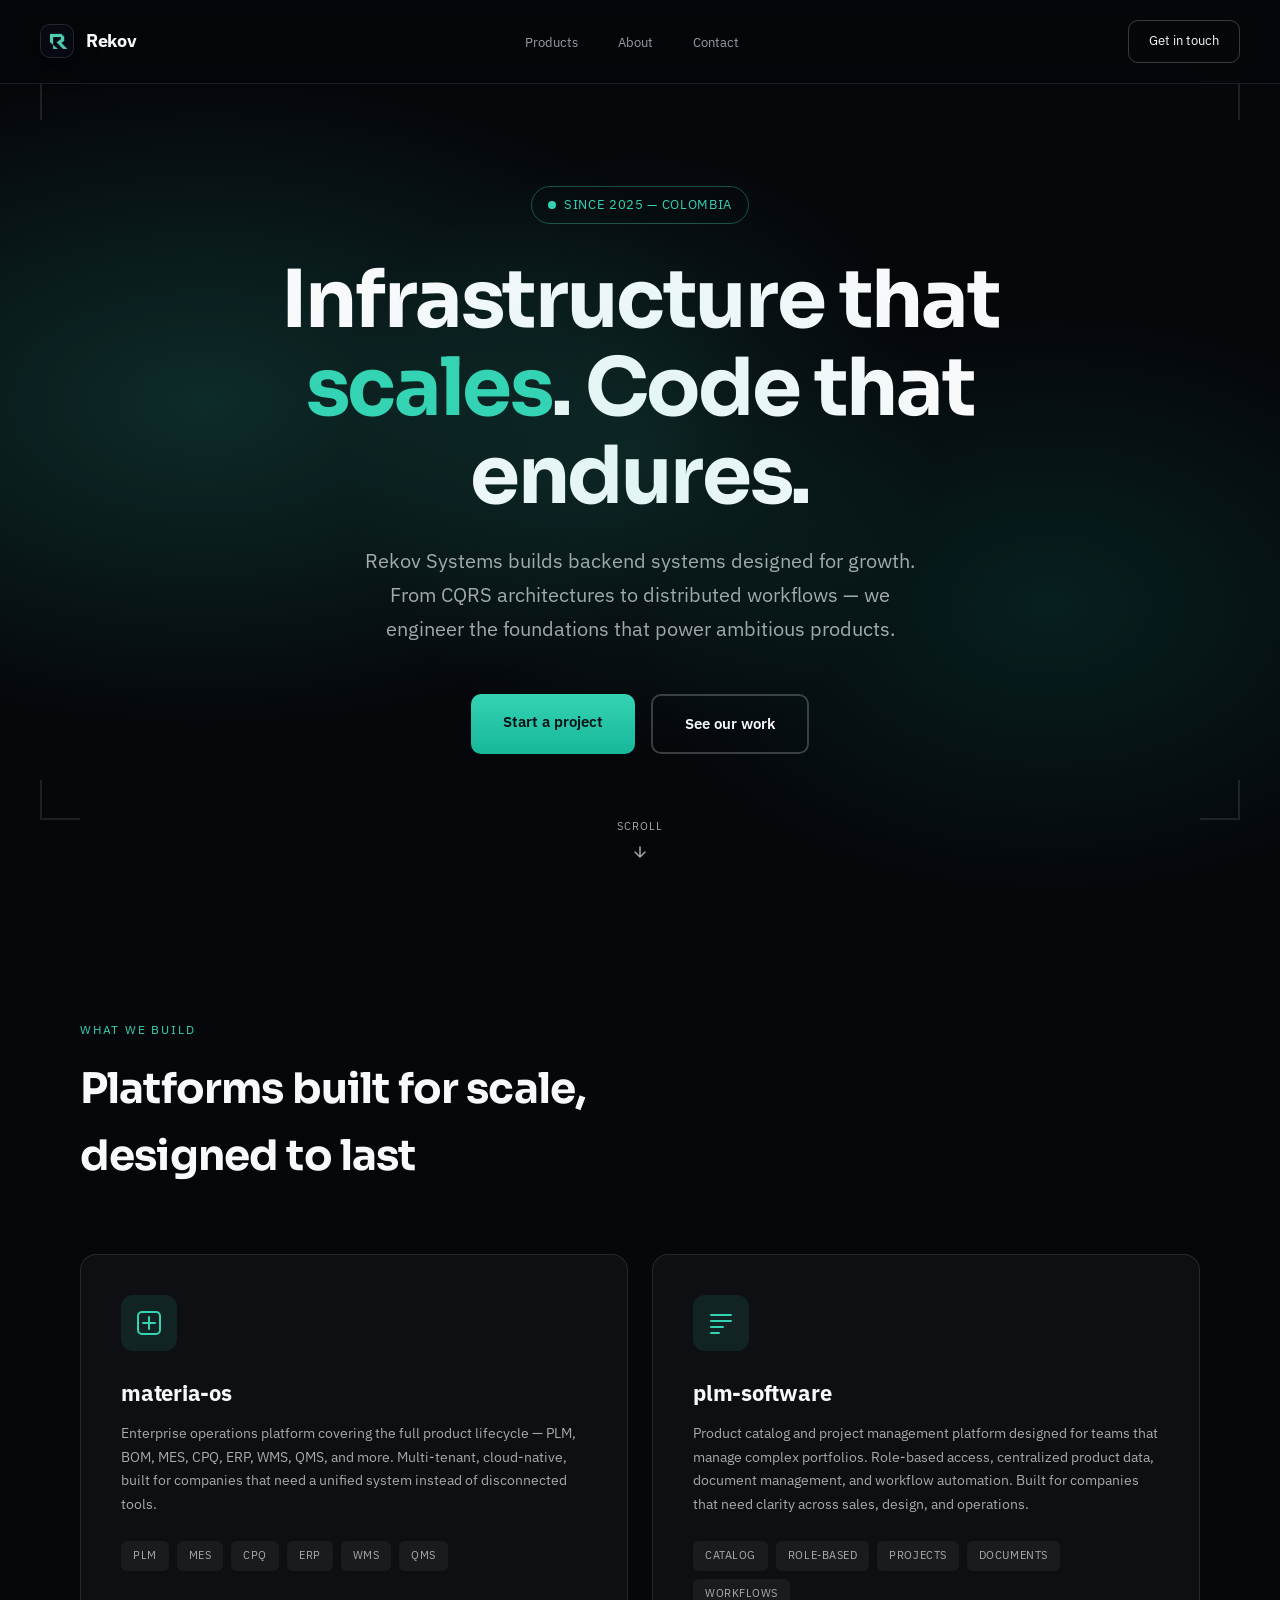
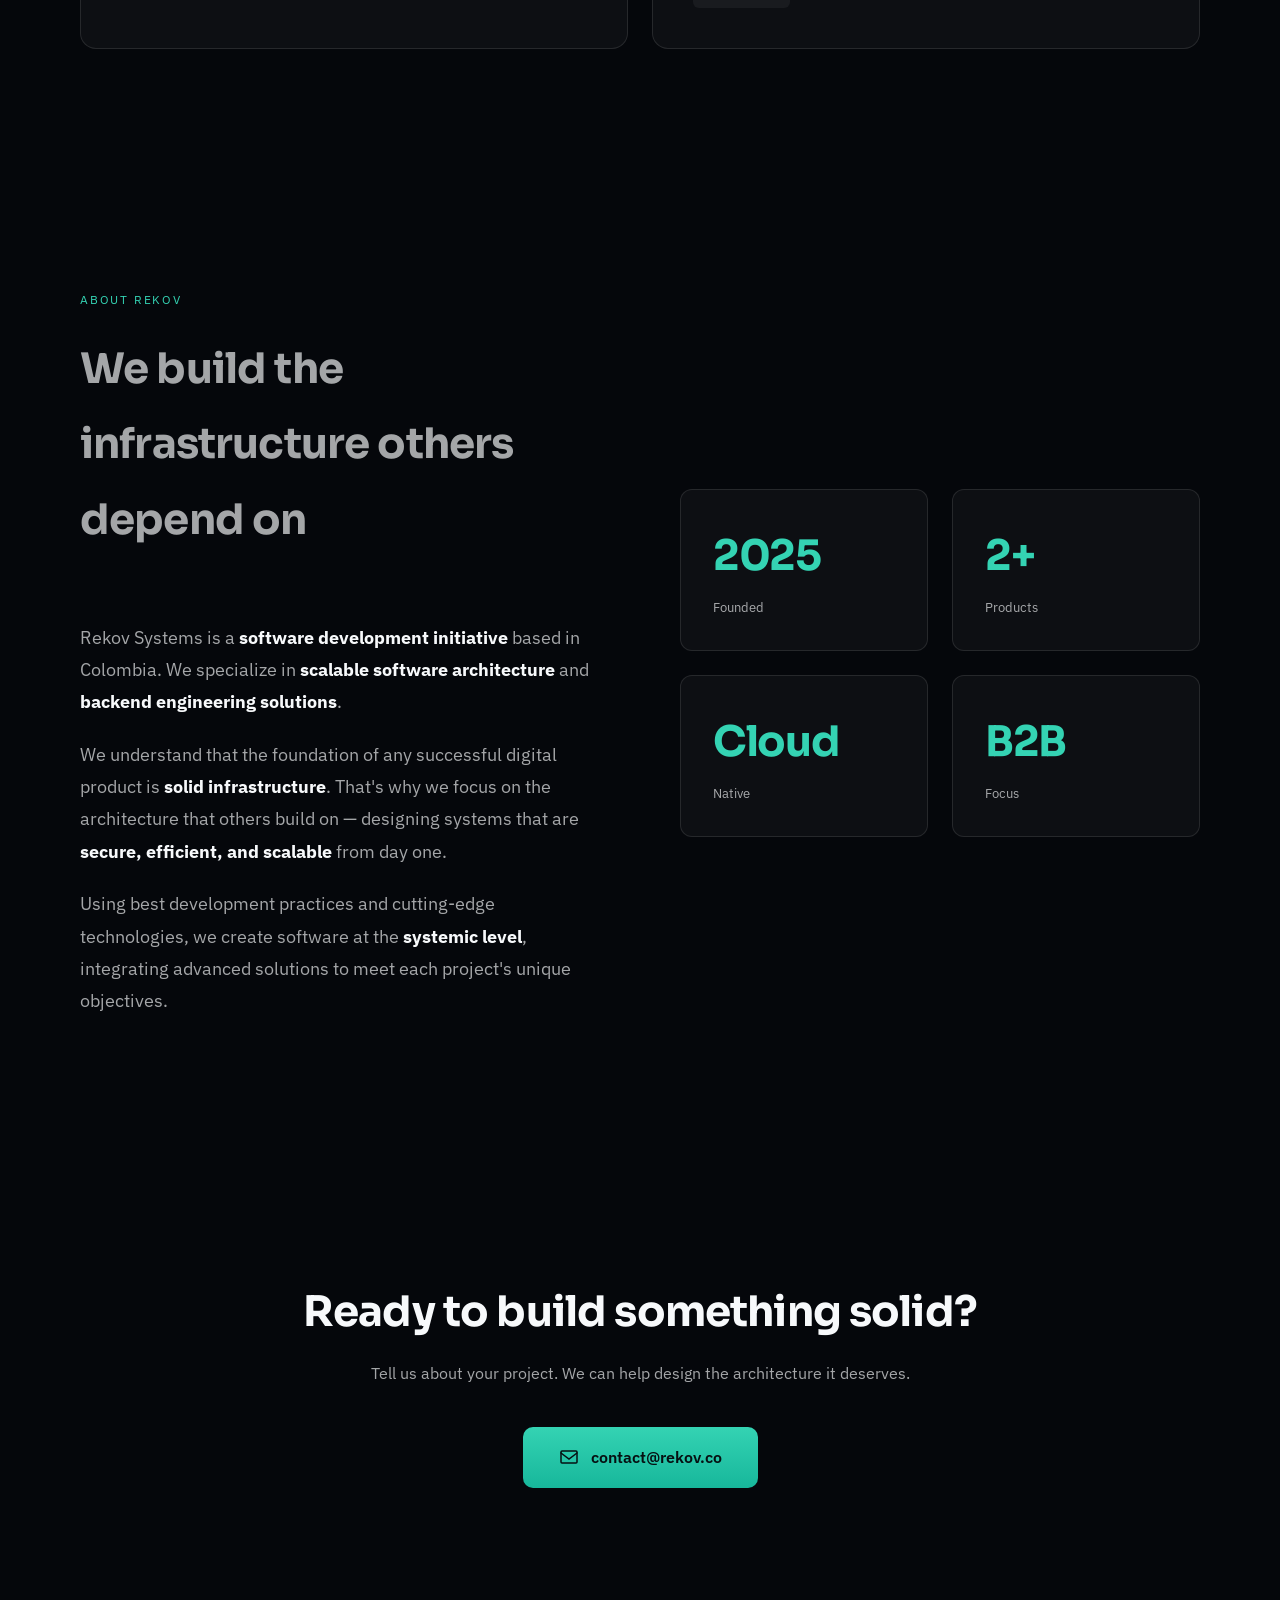
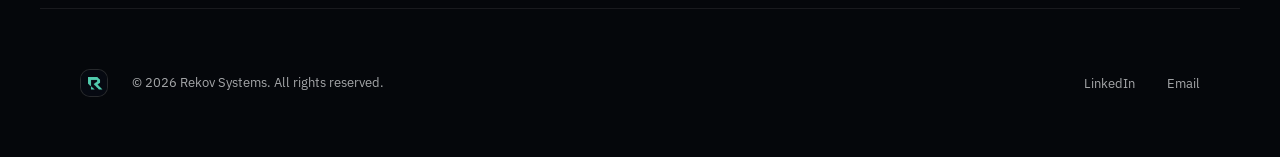
==== index.html @ 571e07eb "first commit" ====
<!DOCTYPE html>
<html lang="en">
<head>
  <meta charset="UTF-8">
  <meta name="viewport" content="width=device-width, initial-scale=1.0">
  <title>Rekov Systems — Scalable Software Architecture</title>
  <meta name="description" content="Rekov Systems builds secure, efficient, and scalable systems. Makers of materia-os and muma.">
  <link rel="icon" href="./logo.png" type="image/png">
  <link rel="apple-touch-icon" href="./logo.png">
  <style>
    @import url('https://fonts.googleapis.com/css2?family=Sora:wght@500;600;700&family=IBM+Plex+Sans:wght@400;500;600&display=swap');

    :root {
      --color-midnight-void: #05070b;
      --color-ghost-white: #f7f9fb;
      --color-muted-ash: rgba(247, 249, 251, 0.66);
      --color-accent-mint: #34d3b3;
      --color-accent-mint-2: #17b79b;
      --color-border: rgba(247, 249, 251, 0.10);
      --color-panel: rgba(247, 249, 251, 0.035);
      --font-ipm: 'Sora', system-ui, sans-serif;
      --font-body: 'IBM Plex Sans', system-ui, sans-serif;
      --text-display: clamp(48px, 8vw, 80px);
      --text-heading: clamp(28px, 4vw, 42px);
      --text-body: 16px;
      --text-small: 13px;
      --spacing-section: 120px;
      --radius-lg: 10px;
    }

    * {
      margin: 0;
      padding: 0;
      box-sizing: border-box;
    }

    ::selection {
      background: rgba(52, 211, 179, 0.35);
      color: var(--color-ghost-white);
    }

    html {
      scroll-behavior: smooth;
    }

    body {
      font-family: var(--font-body);
      background: var(--color-midnight-void);
      color: var(--color-ghost-white);
      line-height: 1.6;
      overflow-x: hidden;
      background-image:
        radial-gradient(900px 520px at 16% 12%, rgba(52, 211, 179, 0.18) 0%, rgba(52, 211, 179, 0.00) 62%),
        radial-gradient(700px 480px at 82% 18%, rgba(23, 183, 155, 0.14) 0%, rgba(23, 183, 155, 0.00) 60%);
    }

    a {
      color: inherit;
      text-decoration: none;
    }

    /* NAV */
    nav {
      position: fixed;
      top: 0;
      left: 0;
      right: 0;
      z-index: 100;
      padding: 20px 40px;
      display: flex;
      justify-content: space-between;
      align-items: center;
      background: rgba(5, 7, 11, 0.78);
      backdrop-filter: blur(12px);
      border-bottom: 1px solid var(--color-border);
    }

    .logo {
      display: flex;
      align-items: center;
      gap: 12px;
      font-weight: 700;
      font-size: 18px;
      letter-spacing: -0.02em;
    }

    .logo-mark {
      width: 34px;
      height: 34px;
      object-fit: contain;
      border-radius: 10px;
      background: rgba(247, 249, 251, 0.04);
      border: 1px solid rgba(247, 249, 251, 0.10);
      box-shadow: 0 10px 24px rgba(0, 0, 0, 0.35);
    }

    .nav-links {
      display: flex;
      gap: 40px;
      list-style: none;
    }

    .nav-links a {
      font-size: var(--text-small);
      color: rgba(247, 249, 251, 0.62);
      transition: color 0.2s;
    }

    .nav-links a:hover {
      color: var(--color-ghost-white);
    }

    .nav-cta {
      font-size: var(--text-small);
      padding: 10px 20px;
      border: 1px solid rgba(247, 249, 251, 0.22);
      border-radius: var(--radius-lg);
      color: var(--color-ghost-white);
      transition: all 0.2s;
    }

    .nav-cta:hover {
      border-color: rgba(52, 211, 179, 0.55);
      color: var(--color-accent-mint);
    }

    /* HERO */
    .hero {
      min-height: 100vh;
      display: flex;
      flex-direction: column;
      justify-content: center;
      align-items: center;
      text-align: center;
      padding: 120px 40px 80px;
      position: relative;
    }

    .hero::before {
      content: '';
      position: absolute;
      top: 50%;
      left: 50%;
      transform: translate(-50%, -50%);
      width: 600px;
      height: 600px;
      background: radial-gradient(circle, rgba(52, 211, 179, 0.12) 0%, transparent 70%);
      pointer-events: none;
    }

    .hero-badge {
      display: inline-flex;
      align-items: center;
      gap: 8px;
      padding: 8px 16px;
      border: 1px solid rgba(52, 211, 179, 0.35);
      border-radius: 100px;
      font-size: var(--text-small);
      color: var(--color-accent-mint);
      margin-bottom: 32px;
      letter-spacing: 0.05em;
      text-transform: uppercase;
    }

    .hero h1 {
      font-family: var(--font-ipm);
      font-size: var(--text-display);
      font-weight: 700;
      letter-spacing: -0.03em;
      line-height: 1.1;
      margin-bottom: 24px;
      max-width: 900px;
    }

    .hero h1 span {
      color: var(--color-accent-mint);
    }

    .hero-sub {
      font-size: clamp(16px, 2vw, 20px);
      color: var(--color-muted-ash);
      max-width: 560px;
      margin-bottom: 48px;
      line-height: 1.7;
    }

    .hero-actions {
      display: flex;
      gap: 16px;
      flex-wrap: wrap;
      justify-content: center;
    }

    .btn-primary {
      padding: 16px 32px;
      background: linear-gradient(180deg, var(--color-accent-mint) 0%, var(--color-accent-mint-2) 100%);
      color: #061012;
      border-radius: var(--radius-lg);
      font-weight: 600;
      font-size: 15px;
      border: none;
      cursor: pointer;
      transition: all 0.2s;
    }

    .btn-primary:hover {
      filter: brightness(1.05);
      transform: translateY(-2px);
    }

    .btn-outline {
      padding: 16px 32px;
      background: transparent;
      color: var(--color-ghost-white);
      border: 2px solid rgba(247, 249, 251, 0.22);
      border-radius: var(--radius-lg);
      font-weight: 600;
      font-size: 15px;
      cursor: pointer;
      transition: all 0.2s;
    }

    .btn-outline:hover {
      border-color: rgba(52, 211, 179, 0.55);
    }

    .scroll-indicator {
      position: absolute;
      bottom: 40px;
      display: flex;
      flex-direction: column;
      align-items: center;
      gap: 8px;
      color: var(--color-muted-ash);
      font-size: 11px;
      letter-spacing: 0.1em;
      text-transform: uppercase;
      animation: float 2s ease-in-out infinite;
    }

    @keyframes float {
      0%, 100% { transform: translateY(0); }
      50% { transform: translateY(8px); }
    }

    /* PRODUCTS */
    .products {
      padding: var(--spacing-section) 40px;
      max-width: 1200px;
      margin: 0 auto;
    }

    .section-label {
      font-size: 12px;
      text-transform: uppercase;
      letter-spacing: 0.15em;
      color: var(--color-accent-mint);
      margin-bottom: 16px;
    }

    .section-title {
      font-family: var(--font-ipm);
      font-size: var(--text-heading);
      font-weight: 700;
      letter-spacing: -0.02em;
      margin-bottom: 64px;
      max-width: 600px;
    }

    .products-grid {
      display: grid;
      grid-template-columns: repeat(auto-fit, minmax(340px, 1fr));
      gap: 24px;
    }

    .product-card {
      padding: 40px;
      border: 1px solid var(--color-border);
      border-radius: 16px;
      background: var(--color-panel);
      transition: all 0.3s;
      position: relative;
      overflow: hidden;
    }

    .product-card::before {
      content: '';
      position: absolute;
      top: 0;
      left: 0;
      right: 0;
      height: 2px;
      background: linear-gradient(90deg, rgba(52, 211, 179, 0.95), transparent);
      opacity: 0;
      transition: opacity 0.3s;
    }

    .product-card:hover {
      border-color: rgba(52, 211, 179, 0.22);
      transform: translateY(-4px);
    }

    .product-card:hover::before {
      opacity: 1;
    }

    .product-icon {
      width: 56px;
      height: 56px;
      margin-bottom: 24px;
      background: rgba(52, 211, 179, 0.10);
      border-radius: 12px;
      display: flex;
      align-items: center;
      justify-content: center;
      color: var(--color-accent-mint);
    }

    .product-icon svg {
      width: 28px;
      height: 28px;
    }

    .product-name {
      font-size: 22px;
      font-weight: 700;
      margin-bottom: 12px;
      letter-spacing: -0.01em;
    }

    .product-desc {
      font-size: 14px;
      color: var(--color-muted-ash);
      line-height: 1.7;
      margin-bottom: 24px;
    }

    .product-tags {
      display: flex;
      flex-wrap: wrap;
      gap: 8px;
    }

    .tag {
      padding: 6px 12px;
      background: rgba(255,255,255,0.05);
      border-radius: 6px;
      font-size: 11px;
      color: var(--color-muted-ash);
      text-transform: uppercase;
      letter-spacing: 0.05em;
    }

    /* ABOUT */
    .about {
      padding: var(--spacing-section) 40px;
      max-width: 1200px;
      margin: 0 auto;
      display: grid;
      grid-template-columns: 1fr 1fr;
      gap: 80px;
      align-items: center;
    }

    @media (max-width: 768px) {
      .about {
        grid-template-columns: 1fr;
        gap: 48px;
      }
    }

    .about-text {
      font-size: clamp(16px, 2vw, 18px);
      color: var(--color-muted-ash);
      line-height: 1.8;
    }

    .about-text p {
      margin-bottom: 20px;
    }

    .about-text strong {
      color: var(--color-ghost-white);
    }

    .about-stats {
      display: grid;
      grid-template-columns: repeat(2, 1fr);
      gap: 24px;
    }

    .stat {
      padding: 32px;
      border: 1px solid var(--color-border);
      border-radius: 12px;
      background: var(--color-panel);
    }

    .stat-number {
      font-family: var(--font-ipm);
      font-size: 42px;
      font-weight: 700;
      color: var(--color-accent-mint);
      letter-spacing: -0.03em;
      margin-bottom: 8px;
    }

    .stat-label {
      font-size: 13px;
      color: var(--color-muted-ash);
    }

    /* CONTACT */
    .contact {
      padding: var(--spacing-section) 40px;
      text-align: center;
    }

    .contact h2 {
      font-family: var(--font-ipm);
      font-size: var(--text-heading);
      font-weight: 700;
      letter-spacing: -0.02em;
      margin-bottom: 16px;
    }

    .contact-sub {
      color: var(--color-muted-ash);
      margin-bottom: 40px;
      font-size: 16px;
    }

    .contact-link {
      display: inline-flex;
      align-items: center;
      gap: 12px;
      padding: 18px 36px;
      background: linear-gradient(180deg, var(--color-accent-mint) 0%, var(--color-accent-mint-2) 100%);
      color: #061012;
      border-radius: var(--radius-lg);
      font-weight: 600;
      font-size: 16px;
      transition: all 0.2s;
    }

    .contact-link:hover {
      filter: brightness(1.05);
      transform: translateY(-2px);
    }

    /* FOOTER */
    footer {
      padding: 60px 40px;
      border-top: 1px solid rgba(247, 249, 251, 0.08);
      display: flex;
      justify-content: space-between;
      align-items: center;
      flex-wrap: wrap;
      gap: 24px;
      max-width: 1200px;
      margin: 0 auto;
    }

    .footer-left {
      display: flex;
      align-items: center;
      gap: 24px;
    }

    .footer-mark {
      width: 28px;
      height: 28px;
      object-fit: contain;
      border-radius: 10px;
      background: rgba(247, 249, 251, 0.04);
      border: 1px solid rgba(247, 249, 251, 0.10);
    }

    .footer-copy {
      font-size: 13px;
      color: var(--color-muted-ash);
    }

    .footer-links {
      display: flex;
      gap: 32px;
      list-style: none;
    }

    .footer-links a {
      font-size: 13px;
      color: var(--color-muted-ash);
      transition: color 0.2s;
    }

    .footer-links a:hover {
      color: var(--color-ghost-white);
    }

    /* DECORATIVE BRACKETS */
    .bracket {
      position: absolute;
      width: 40px;
      height: 40px;
      border: 2px solid rgba(247, 249, 251, 0.10);
      pointer-events: none;
    }

    .bracket-tl { top: 80px; left: 40px; border-right: none; border-bottom: none; }
    .bracket-tr { top: 80px; right: 40px; border-left: none; border-bottom: none; }
    .bracket-bl { bottom: 80px; left: 40px; border-right: none; border-top: none; }
    .bracket-br { bottom: 80px; right: 40px; border-left: none; border-top: none; }

    @media (max-width: 768px) {
      nav { padding: 16px 20px; }
      .nav-links { display: none; }
      .hero { padding: 100px 20px 60px; }
      .products { padding: 80px 20px; }
      .products-grid { grid-template-columns: 1fr; }
      .about { padding: 80px 20px; }
      .contact { padding: 80px 20px; }
      footer { padding: 40px 20px; flex-direction: column; text-align: center; }
      .footer-left { flex-direction: column; }
      .bracket { display: none; }
    }
  </style>
</head>
<body>

  <!-- NAV -->
  <nav>
    <a href="#" class="logo">
      <img class="logo-mark" src="./logo.png" alt="Rekov logo">
      Rekov
    </a>
    <ul class="nav-links">
      <li><a href="#products">Products</a></li>
      <li><a href="#about">About</a></li>
      <li><a href="#contact">Contact</a></li>
    </ul>
    <a href="mailto:contact@rekov.co" class="nav-cta">Get in touch</a>
  </nav>

  <!-- HERO -->
  <section class="hero">
    <div class="bracket bracket-tl"></div>
    <div class="bracket bracket-tr"></div>
    <div class="bracket bracket-bl"></div>
    <div class="bracket bracket-br"></div>

    <div class="hero-badge">
      <svg width="8" height="8" viewBox="0 0 8 8"><circle cx="4" cy="4" r="4" fill="currentColor"/></svg>
      Since 2025 — Colombia
    </div>

    <h1>Infrastructure that <span>scales</span>. Code that endures.</h1>

    <p class="hero-sub">
      Rekov Systems builds backend systems designed for growth.
      From CQRS architectures to distributed workflows — we engineer the foundations that power ambitious products.
    </p>

    <div class="hero-actions">
      <a href="mailto:contact@rekov.co" class="btn-primary">Start a project</a>
      <a href="#products" class="btn-outline">See our work</a>
    </div>

    <div class="scroll-indicator">
      <span>Scroll</span>
      <svg width="16" height="16" viewBox="0 0 16 16" fill="none">
        <path d="M8 3v10M3 8l5 5 5-5" stroke="currentColor" stroke-width="1.5" stroke-linecap="round"/>
      </svg>
    </div>
  </section>

  <!-- PRODUCTS -->
  <section class="products" id="products">
    <p class="section-label">What we build</p>
    <h2 class="section-title">Platforms built for scale, designed to last</h2>

    <div class="products-grid">
      <!-- materia-os -->
      <div class="product-card">
        <div class="product-icon">
          <svg viewBox="0 0 28 28" fill="none">
            <rect x="3" y="3" width="22" height="22" rx="4" stroke="currentColor" stroke-width="2"/>
            <path d="M8 14h12M14 8v12" stroke="currentColor" stroke-width="2" stroke-linecap="round"/>
          </svg>
        </div>
        <h3 class="product-name">materia-os</h3>
        <p class="product-desc">
          Enterprise operations platform covering the full product lifecycle — PLM, BOM, MES, CPQ,
          ERP, WMS, QMS, and more. Multi-tenant, cloud-native, built for companies that need
          a unified system instead of disconnected tools.
        </p>
        <div class="product-tags">
          <span class="tag">PLM</span>
          <span class="tag">MES</span>
          <span class="tag">CPQ</span>
          <span class="tag">ERP</span>
          <span class="tag">WMS</span>
          <span class="tag">QMS</span>
        </div>
      </div>

      <!-- plm-software -->
      <div class="product-card">
        <div class="product-icon">
          <svg viewBox="0 0 28 28" fill="none">
            <path d="M4 6h20M4 12h20M4 18h12M4 24h8" stroke="currentColor" stroke-width="2" stroke-linecap="round"/>
          </svg>
        </div>
        <h3 class="product-name">plm-software</h3>
        <p class="product-desc">
          Product catalog and project management platform designed for teams that manage complex portfolios.
          Role-based access, centralized product data, document management, and workflow automation.
          Built for companies that need clarity across sales, design, and operations.
        </p>
        <div class="product-tags">
          <span class="tag">Catalog</span>
          <span class="tag">Role-based</span>
          <span class="tag">Projects</span>
          <span class="tag">Documents</span>
          <span class="tag">Workflows</span>
        </div>
      </div>
    </div>
  </section>

  <!-- ABOUT -->
  <section class="about" id="about">
    <div class="about-text">
      <p class="section-label">About Rekov</p>
      <h2 class="section-title">We build the infrastructure others depend on</h2>
      <p>
        Rekov Systems is a <strong>software development initiative</strong> based in Colombia.
        We specialize in <strong>scalable software architecture</strong> and <strong>backend engineering solutions</strong>.
      </p>
      <p>
        We understand that the foundation of any successful digital product is
        <strong>solid infrastructure</strong>. That's why we focus on the architecture that others build on —
        designing systems that are <strong>secure, efficient, and scalable</strong> from day one.
      </p>
      <p>
        Using best development practices and cutting-edge technologies, we create
        software at the <strong>systemic level</strong>, integrating advanced solutions
        to meet each project's unique objectives.
      </p>
    </div>
    <div class="about-stats">
      <div class="stat">
        <div class="stat-number">2025</div>
        <div class="stat-label">Founded</div>
      </div>
      <div class="stat">
        <div class="stat-number">2+</div>
        <div class="stat-label">Products</div>
      </div>
      <div class="stat">
        <div class="stat-number">Cloud</div>
        <div class="stat-label">Native</div>
      </div>
      <div class="stat">
        <div class="stat-number">B2B</div>
        <div class="stat-label">Focus</div>
      </div>
    </div>
  </section>

  <!-- CONTACT -->
  <section class="contact" id="contact">
    <h2>Ready to build something solid?</h2>
    <p class="contact-sub">Tell us about your project. We can help design the architecture it deserves.</p>
    <a href="mailto:contact@rekov.co" class="contact-link">
      <svg width="20" height="20" viewBox="0 0 20 20" fill="none">
        <path d="M3 4h14a1 1 0 011 1v10a1 1 0 01-1 1H3a1 1 0 01-1-1V5a1 1 0 011-1z" stroke="currentColor" stroke-width="1.5"/>
        <path d="M2 6l8 6 8-6" stroke="currentColor" stroke-width="1.5" stroke-linecap="round"/>
      </svg>
      contact@rekov.co
    </a>
  </section>

  <!-- FOOTER -->
  <footer>
    <div class="footer-left">
      <img class="footer-mark" src="./logo.png" alt="Rekov logo">
      <span class="footer-copy">© 2026 Rekov Systems. All rights reserved.</span>
    </div>
    <ul class="footer-links">
      <li><a href="https://co.linkedin.com/company/rekov-systems" target="_blank" rel="noopener">LinkedIn</a></li>
      <li><a href="mailto:contact@rekov.co">Email</a></li>
    </ul>
  </footer>

</body>
</html>
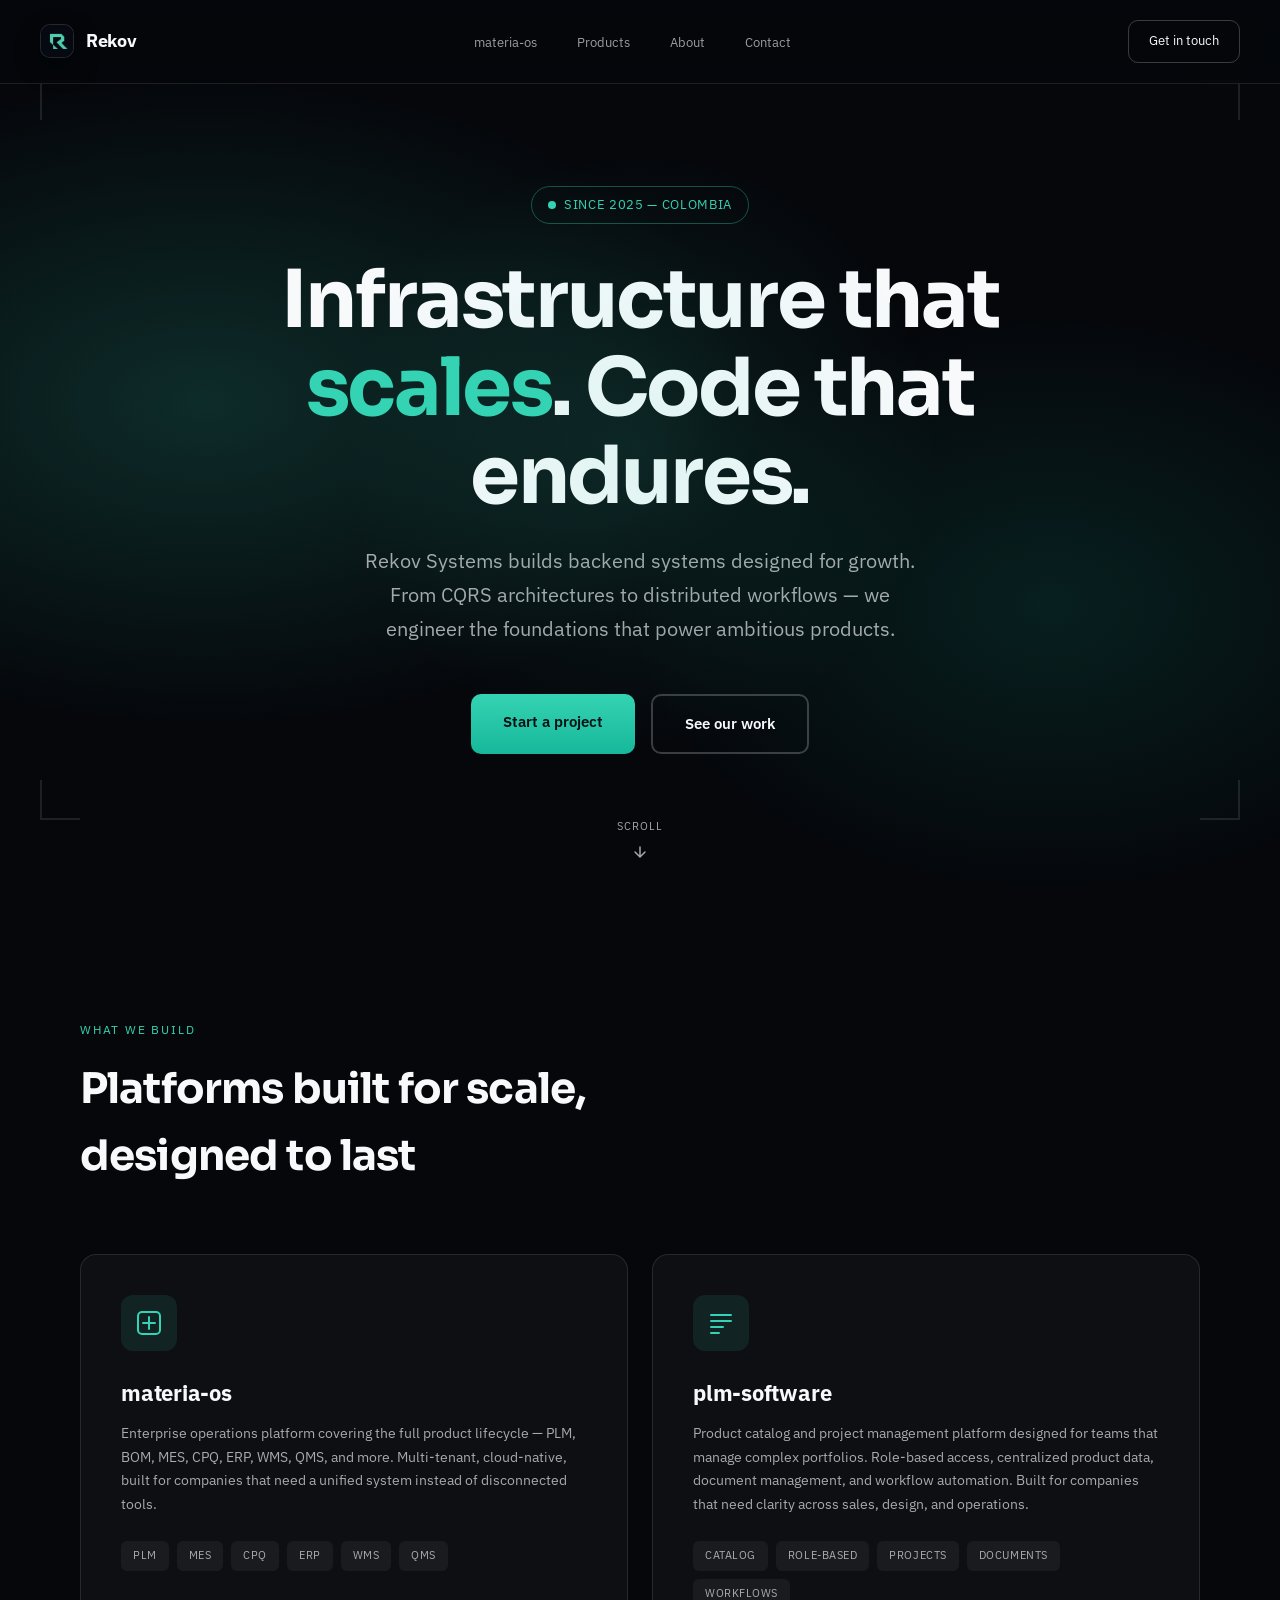
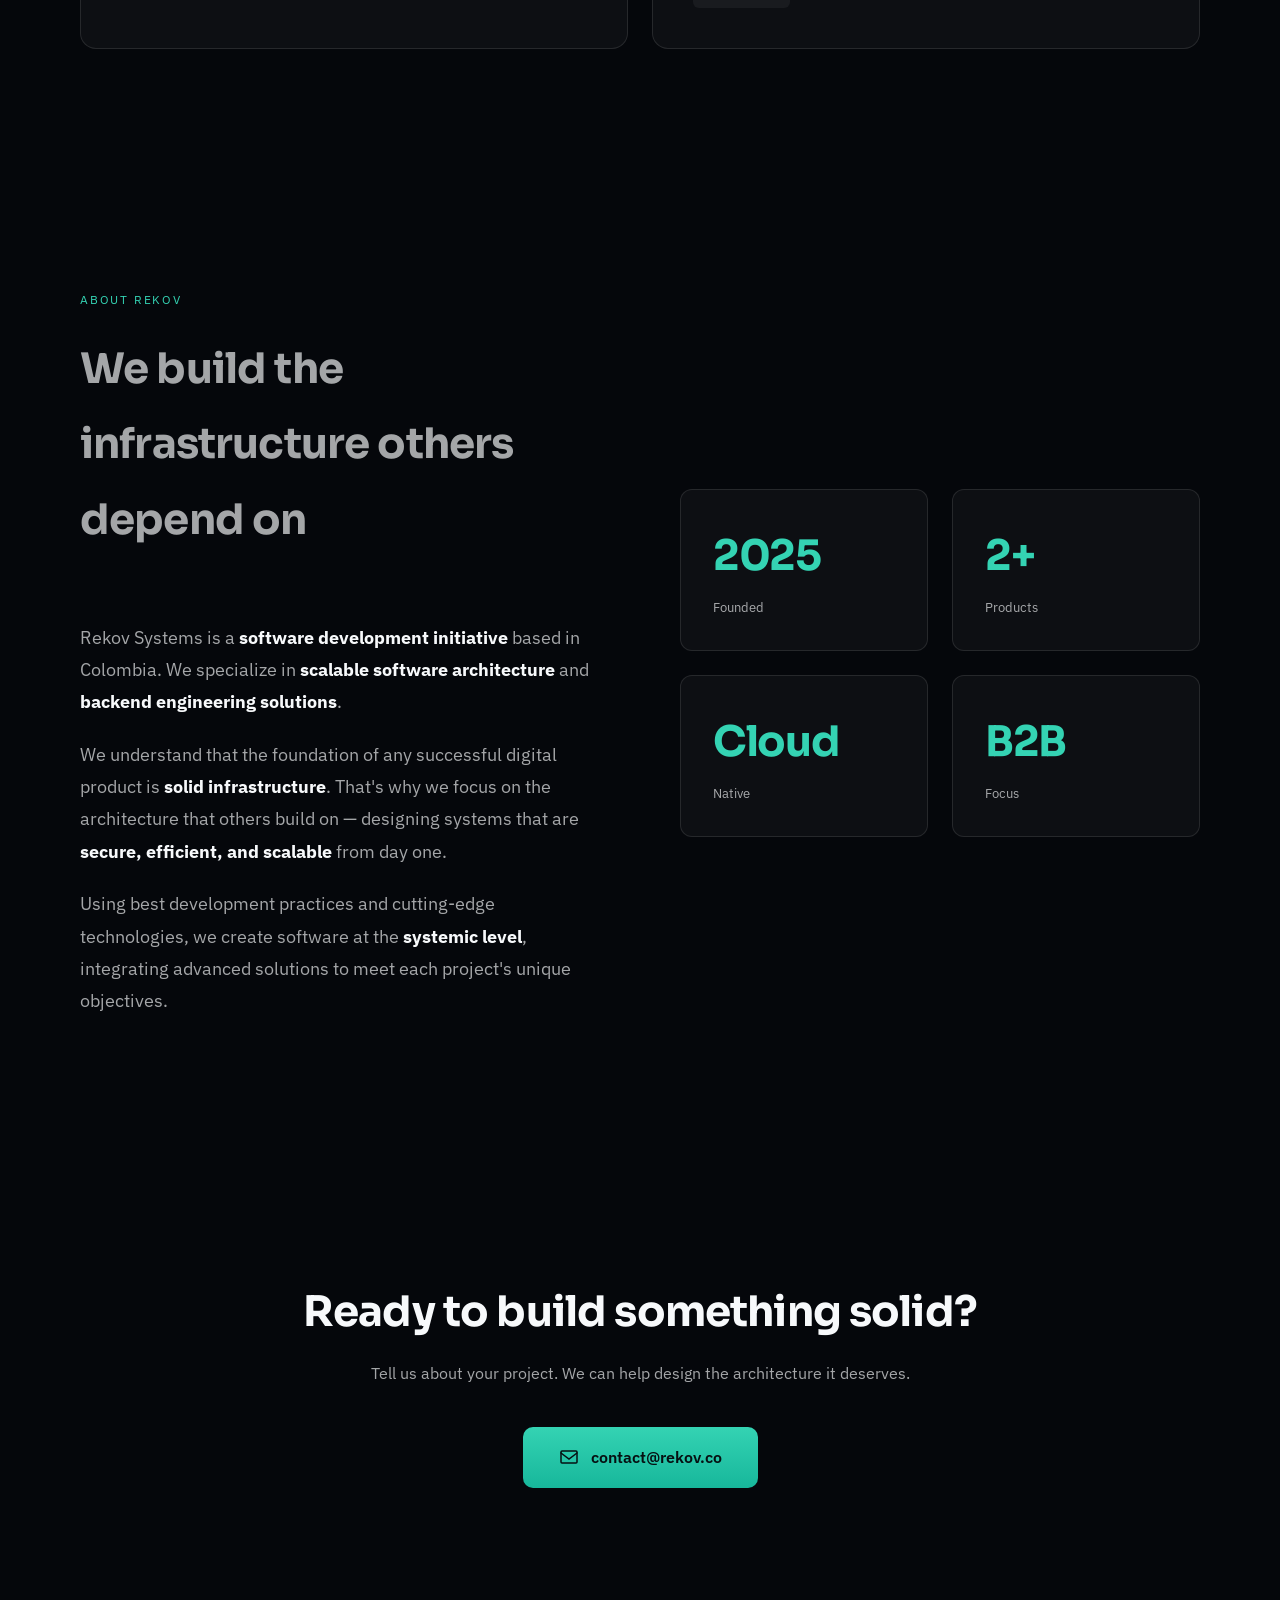
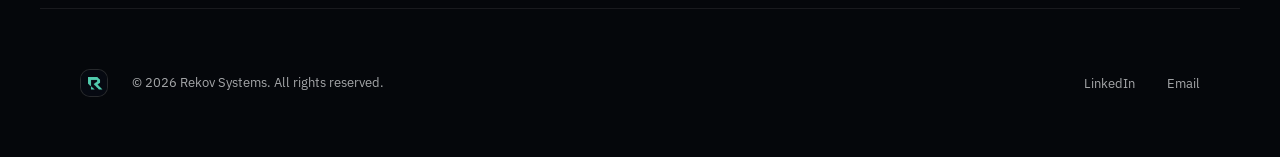
==== commit 1925333a: "feat(seo): base técnica + landing materia-os - Añade SEO básico: canonical, Open Graph/Twitter y sch" ====
--- a/index.html
+++ b/index.html
@@ -5,8 +5,25 @@
   <meta name="viewport" content="width=device-width, initial-scale=1.0">
   <title>Rekov Systems — Scalable Software Architecture</title>
   <meta name="description" content="Rekov Systems builds secure, efficient, and scalable systems. Makers of materia-os and muma.">
+  <link rel="canonical" href="https://rekov.co/">
   <link rel="icon" href="./logo.png" type="image/png">
   <link rel="apple-touch-icon" href="./logo.png">
+
+  <!-- SEO / Social -->
+  <meta name="robots" content="index,follow,max-snippet:-1,max-image-preview:large,max-video-preview:-1">
+  <meta name="theme-color" content="#05070b">
+  <meta property="og:type" content="website">
+  <meta property="og:site_name" content="Rekov Systems">
+  <meta property="og:title" content="Rekov Systems — Scalable Software Architecture">
+  <meta property="og:description" content="Arquitectura y plataformas industriales escalables: PLM, CPQ, MES y ERP. Construido con CQRS, eventos y ABAC.">
+  <meta property="og:url" content="https://rekov.co/">
+  <meta property="og:image" content="https://rekov.co/logo.png">
+
+  <meta name="twitter:card" content="summary_large_image">
+  <meta name="twitter:title" content="Rekov Systems — Scalable Software Architecture">
+  <meta name="twitter:description" content="Arquitectura y plataformas industriales escalables: PLM, CPQ, MES y ERP.">
+  <meta name="twitter:image" content="https://rekov.co/logo.png">
+
   <style>
     @import url('https://fonts.googleapis.com/css2?family=Sora:wght@500;600;700&family=IBM+Plex+Sans:wght@400;500;600&display=swap');
 
@@ -524,16 +541,33 @@
       .bracket { display: none; }
     }
   </style>
+
+  <script type="application/ld+json">
+    {
+      "@context": "https://schema.org",
+      "@type": "Organization",
+      "name": "Rekov Systems",
+      "url": "https://rekov.co/",
+      "logo": {
+        "@type": "ImageObject",
+        "url": "https://rekov.co/logo.png"
+      },
+      "sameAs": [
+        "https://co.linkedin.com/company/rekov-systems"
+      ]
+    }
+  </script>
 </head>
 <body>
 
   <!-- NAV -->
-  <nav>
+  <nav aria-label="Primary navigation">
     <a href="#" class="logo">
       <img class="logo-mark" src="./logo.png" alt="Rekov logo">
       Rekov
     </a>
     <ul class="nav-links">
+      <li><a href="materia-os.html">materia-os</a></li>
       <li><a href="#products">Products</a></li>
       <li><a href="#about">About</a></li>
       <li><a href="#contact">Contact</a></li>
@@ -541,12 +575,13 @@
     <a href="mailto:contact@rekov.co" class="nav-cta">Get in touch</a>
   </nav>
 
-  <!-- HERO -->
-  <section class="hero">
-    <div class="bracket bracket-tl"></div>
-    <div class="bracket bracket-tr"></div>
-    <div class="bracket bracket-bl"></div>
-    <div class="bracket bracket-br"></div>
+  <main>
+    <!-- HERO -->
+    <section class="hero">
+      <div class="bracket bracket-tl"></div>
+      <div class="bracket bracket-tr"></div>
+      <div class="bracket bracket-bl"></div>
+      <div class="bracket bracket-br"></div>
 
     <div class="hero-badge">
       <svg width="8" height="8" viewBox="0 0 8 8"><circle cx="4" cy="4" r="4" fill="currentColor"/></svg>
@@ -571,12 +606,12 @@
         <path d="M8 3v10M3 8l5 5 5-5" stroke="currentColor" stroke-width="1.5" stroke-linecap="round"/>
       </svg>
     </div>
-  </section>
-
-  <!-- PRODUCTS -->
-  <section class="products" id="products">
-    <p class="section-label">What we build</p>
-    <h2 class="section-title">Platforms built for scale, designed to last</h2>
+    </section>
+
+    <!-- PRODUCTS -->
+    <section class="products" id="products">
+      <p class="section-label">What we build</p>
+      <h2 class="section-title">Platforms built for scale, designed to last</h2>
 
     <div class="products-grid">
       <!-- materia-os -->
@@ -625,11 +660,11 @@
         </div>
       </div>
     </div>
-  </section>
-
-  <!-- ABOUT -->
-  <section class="about" id="about">
-    <div class="about-text">
+    </section>
+
+    <!-- ABOUT -->
+    <section class="about" id="about">
+      <div class="about-text">
       <p class="section-label">About Rekov</p>
       <h2 class="section-title">We build the infrastructure others depend on</h2>
       <p>
@@ -665,20 +700,21 @@
         <div class="stat-label">Focus</div>
       </div>
     </div>
-  </section>
-
-  <!-- CONTACT -->
-  <section class="contact" id="contact">
-    <h2>Ready to build something solid?</h2>
-    <p class="contact-sub">Tell us about your project. We can help design the architecture it deserves.</p>
-    <a href="mailto:contact@rekov.co" class="contact-link">
-      <svg width="20" height="20" viewBox="0 0 20 20" fill="none">
-        <path d="M3 4h14a1 1 0 011 1v10a1 1 0 01-1 1H3a1 1 0 01-1-1V5a1 1 0 011-1z" stroke="currentColor" stroke-width="1.5"/>
-        <path d="M2 6l8 6 8-6" stroke="currentColor" stroke-width="1.5" stroke-linecap="round"/>
-      </svg>
-      contact@rekov.co
-    </a>
-  </section>
+    </section>
+
+    <!-- CONTACT -->
+    <section class="contact" id="contact">
+      <h2>Ready to build something solid?</h2>
+      <p class="contact-sub">Tell us about your project. We can help design the architecture it deserves.</p>
+      <a href="mailto:contact@rekov.co" class="contact-link">
+        <svg width="20" height="20" viewBox="0 0 20 20" fill="none">
+          <path d="M3 4h14a1 1 0 011 1v10a1 1 0 01-1 1H3a1 1 0 01-1-1V5a1 1 0 011-1z" stroke="currentColor" stroke-width="1.5"/>
+          <path d="M2 6l8 6 8-6" stroke="currentColor" stroke-width="1.5" stroke-linecap="round"/>
+        </svg>
+        contact@rekov.co
+      </a>
+    </section>
+  </main>
 
   <!-- FOOTER -->
   <footer>
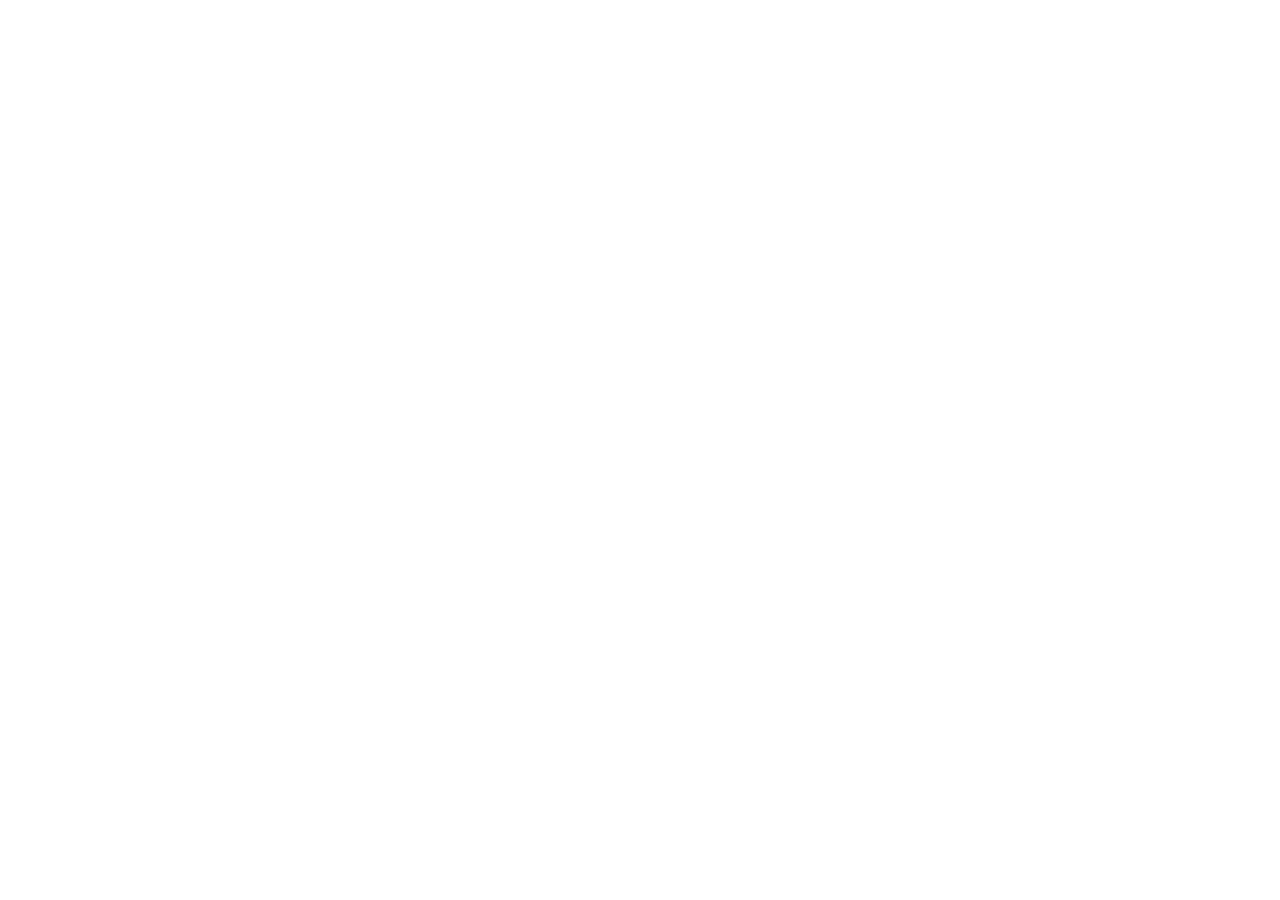
==== commit 39beb6d0: "feat(i18n): agregar páginas ES/EN con SEO y autodetección Español ahora es el idioma por defecto en " ====
--- a/index.html
+++ b/index.html
@@ -1,10 +1,10 @@
 <!DOCTYPE html>
-<html lang="en">
+<html lang="es">
 <head>
   <meta charset="UTF-8">
   <meta name="viewport" content="width=device-width, initial-scale=1.0">
-  <title>Rekov Systems — Scalable Software Architecture</title>
-  <meta name="description" content="Rekov Systems builds secure, efficient, and scalable systems. Makers of materia-os and muma.">
+  <title>Rekov Systems — Arquitectura de software escalable</title>
+  <meta name="description" content="Rekov Systems construye sistemas seguros, eficientes y escalables. Creadores de materia-os y plm-software.">
   <link rel="canonical" href="https://rekov.co/">
   <link rel="icon" href="./logo.png" type="image/png">
   <link rel="apple-touch-icon" href="./logo.png">
@@ -14,15 +14,21 @@
   <meta name="theme-color" content="#05070b">
   <meta property="og:type" content="website">
   <meta property="og:site_name" content="Rekov Systems">
-  <meta property="og:title" content="Rekov Systems — Scalable Software Architecture">
+  <meta property="og:title" content="Rekov Systems — Arquitectura de software escalable">
   <meta property="og:description" content="Arquitectura y plataformas industriales escalables: PLM, CPQ, MES y ERP. Construido con CQRS, eventos y ABAC.">
   <meta property="og:url" content="https://rekov.co/">
   <meta property="og:image" content="https://rekov.co/logo.png">
+  <meta property="og:locale" content="es_CO">
+  <meta property="og:locale:alternate" content="en_US">
 
   <meta name="twitter:card" content="summary_large_image">
-  <meta name="twitter:title" content="Rekov Systems — Scalable Software Architecture">
+  <meta name="twitter:title" content="Rekov Systems — Arquitectura de software escalable">
   <meta name="twitter:description" content="Arquitectura y plataformas industriales escalables: PLM, CPQ, MES y ERP.">
   <meta name="twitter:image" content="https://rekov.co/logo.png">
+
+  <link rel="alternate" hreflang="es" href="https://rekov.co/">
+  <link rel="alternate" hreflang="en" href="https://rekov.co/en/">
+  <link rel="alternate" hreflang="x-default" href="https://rekov.co/">
 
   <style>
     @import url('https://fonts.googleapis.com/css2?family=Sora:wght@500;600;700&family=IBM+Plex+Sans:wght@400;500;600&display=swap');
@@ -557,6 +563,23 @@
       ]
     }
   </script>
+
+  <script>
+    (() => {
+      const getPreferredLang = () => {
+        try { return localStorage.getItem('rekov_lang'); } catch { return null; }
+      };
+
+      const detectLang = () => {
+        const langs = navigator.languages?.length ? navigator.languages : [navigator.language];
+        const first = (langs?.[0] || 'es').toLowerCase();
+        return first.startsWith('en') ? 'en' : 'es';
+      };
+
+      const pref = getPreferredLang();
+      if (!pref && detectLang() === 'en') window.location.replace('https://rekov.co/en/');
+    })();
+  </script>
 </head>
 <body>
 
@@ -568,11 +591,16 @@
     </a>
     <ul class="nav-links">
       <li><a href="materia-os.html">materia-os</a></li>
-      <li><a href="#products">Products</a></li>
-      <li><a href="#about">About</a></li>
-      <li><a href="#contact">Contact</a></li>
+      <li><a href="#products">Productos</a></li>
+      <li><a href="#about">Acerca</a></li>
+      <li><a href="#contact">Contacto</a></li>
+      <li>
+        <a href="https://rekov.co/" data-lang-switch="es" aria-label="Cambiar idioma a español">ES</a>
+        <span aria-hidden="true" style="opacity:.35;padding:0 8px;">|</span>
+        <a href="https://rekov.co/en/" data-lang-switch="en" aria-label="Cambiar idioma a inglés">EN</a>
+      </li>
     </ul>
-    <a href="mailto:contact@rekov.co" class="nav-cta">Get in touch</a>
+    <a href="mailto:contact@rekov.co" class="nav-cta">Hablemos</a>
   </nav>
 
   <main>
@@ -585,23 +613,23 @@
 
     <div class="hero-badge">
       <svg width="8" height="8" viewBox="0 0 8 8"><circle cx="4" cy="4" r="4" fill="currentColor"/></svg>
-      Since 2025 — Colombia
+      Desde 2025 — Colombia
     </div>
 
-    <h1>Infrastructure that <span>scales</span>. Code that endures.</h1>
+    <h1>Infraestructura que <span>escala</span>. Código que perdura.</h1>
 
     <p class="hero-sub">
-      Rekov Systems builds backend systems designed for growth.
-      From CQRS architectures to distributed workflows — we engineer the foundations that power ambitious products.
+      Rekov Systems construye sistemas backend diseñados para crecer.
+      De arquitecturas CQRS a flujos distribuidos — diseñamos las bases que sostienen productos ambiciosos.
     </p>
 
     <div class="hero-actions">
-      <a href="mailto:contact@rekov.co" class="btn-primary">Start a project</a>
-      <a href="#products" class="btn-outline">See our work</a>
+      <a href="mailto:contact@rekov.co" class="btn-primary">Iniciar proyecto</a>
+      <a href="#products" class="btn-outline">Ver productos</a>
     </div>
 
     <div class="scroll-indicator">
-      <span>Scroll</span>
+      <span>Desliza</span>
       <svg width="16" height="16" viewBox="0 0 16 16" fill="none">
         <path d="M8 3v10M3 8l5 5 5-5" stroke="currentColor" stroke-width="1.5" stroke-linecap="round"/>
       </svg>
@@ -610,8 +638,8 @@
 
     <!-- PRODUCTS -->
     <section class="products" id="products">
-      <p class="section-label">What we build</p>
-      <h2 class="section-title">Platforms built for scale, designed to last</h2>
+      <p class="section-label">Lo que construimos</p>
+      <h2 class="section-title">Plataformas construidas para escalar, diseñadas para durar</h2>
 
     <div class="products-grid">
       <!-- materia-os -->
@@ -624,9 +652,9 @@
         </div>
         <h3 class="product-name">materia-os</h3>
         <p class="product-desc">
-          Enterprise operations platform covering the full product lifecycle — PLM, BOM, MES, CPQ,
-          ERP, WMS, QMS, and more. Multi-tenant, cloud-native, built for companies that need
-          a unified system instead of disconnected tools.
+          Plataforma de operaciones empresariales que cubre el ciclo completo del producto — PLM, BOM, MES, CPQ,
+          ERP, WMS, QMS y más. Multi-tenant, cloud-native, hecha para compañías que necesitan
+          un sistema unificado en lugar de herramientas desconectadas.
         </p>
         <div class="product-tags">
           <span class="tag">PLM</span>
@@ -647,16 +675,16 @@
         </div>
         <h3 class="product-name">plm-software</h3>
         <p class="product-desc">
-          Product catalog and project management platform designed for teams that manage complex portfolios.
-          Role-based access, centralized product data, document management, and workflow automation.
-          Built for companies that need clarity across sales, design, and operations.
+          Plataforma de catálogo de productos y gestión de proyectos para equipos que administran portafolios complejos.
+          Acceso por roles, datos centralizados, gestión documental y automatización de flujos.
+          Hecha para compañías que necesitan claridad entre ventas, diseño y operación.
         </p>
         <div class="product-tags">
-          <span class="tag">Catalog</span>
-          <span class="tag">Role-based</span>
-          <span class="tag">Projects</span>
-          <span class="tag">Documents</span>
-          <span class="tag">Workflows</span>
+          <span class="tag">Catálogo</span>
+          <span class="tag">Roles</span>
+          <span class="tag">Proyectos</span>
+          <span class="tag">Documentos</span>
+          <span class="tag">Flujos</span>
         </div>
       </div>
     </div>
@@ -665,31 +693,31 @@
     <!-- ABOUT -->
     <section class="about" id="about">
       <div class="about-text">
-      <p class="section-label">About Rekov</p>
-      <h2 class="section-title">We build the infrastructure others depend on</h2>
+      <p class="section-label">Acerca de Rekov</p>
+      <h2 class="section-title">Construimos la infraestructura de la que otros dependen</h2>
       <p>
-        Rekov Systems is a <strong>software development initiative</strong> based in Colombia.
-        We specialize in <strong>scalable software architecture</strong> and <strong>backend engineering solutions</strong>.
+        Rekov Systems es una <strong>iniciativa de desarrollo de software</strong> con base en Colombia.
+        Nos especializamos en <strong>arquitectura de software escalable</strong> y <strong>soluciones de ingeniería backend</strong>.
       </p>
       <p>
-        We understand that the foundation of any successful digital product is
-        <strong>solid infrastructure</strong>. That's why we focus on the architecture that others build on —
-        designing systems that are <strong>secure, efficient, and scalable</strong> from day one.
+        Entendemos que la base de cualquier producto digital exitoso es
+        una <strong>infraestructura sólida</strong>. Por eso nos enfocamos en la arquitectura sobre la que otros construyen —
+        diseñando sistemas <strong>seguros, eficientes y escalables</strong> desde el día uno.
       </p>
       <p>
-        Using best development practices and cutting-edge technologies, we create
-        software at the <strong>systemic level</strong>, integrating advanced solutions
-        to meet each project's unique objectives.
+        Con mejores prácticas y tecnologías de punta, construimos
+        software a <strong>nivel sistémico</strong>, integrando soluciones avanzadas
+        para cumplir los objetivos únicos de cada proyecto.
       </p>
     </div>
     <div class="about-stats">
       <div class="stat">
         <div class="stat-number">2025</div>
-        <div class="stat-label">Founded</div>
+        <div class="stat-label">Fundada</div>
       </div>
       <div class="stat">
         <div class="stat-number">2+</div>
-        <div class="stat-label">Products</div>
+        <div class="stat-label">Productos</div>
       </div>
       <div class="stat">
         <div class="stat-number">Cloud</div>
@@ -697,15 +725,15 @@
       </div>
       <div class="stat">
         <div class="stat-number">B2B</div>
-        <div class="stat-label">Focus</div>
+        <div class="stat-label">Enfoque</div>
       </div>
     </div>
     </section>
 
     <!-- CONTACT -->
     <section class="contact" id="contact">
-      <h2>Ready to build something solid?</h2>
-      <p class="contact-sub">Tell us about your project. We can help design the architecture it deserves.</p>
+      <h2>¿Listo para construir algo sólido?</h2>
+      <p class="contact-sub">Cuéntanos tu proyecto. Te ayudamos a diseñar la arquitectura que merece.</p>
       <a href="mailto:contact@rekov.co" class="contact-link">
         <svg width="20" height="20" viewBox="0 0 20 20" fill="none">
           <path d="M3 4h14a1 1 0 011 1v10a1 1 0 01-1 1H3a1 1 0 01-1-1V5a1 1 0 011-1z" stroke="currentColor" stroke-width="1.5"/>
@@ -724,9 +752,19 @@
     </div>
     <ul class="footer-links">
       <li><a href="https://co.linkedin.com/company/rekov-systems" target="_blank" rel="noopener">LinkedIn</a></li>
-      <li><a href="mailto:contact@rekov.co">Email</a></li>
+      <li><a href="mailto:contact@rekov.co">Correo</a></li>
     </ul>
   </footer>
 
+  <script>
+    (() => {
+      const setPref = (lang) => {
+        try { localStorage.setItem('rekov_lang', lang); } catch {}
+      };
+      document.querySelectorAll('[data-lang-switch]').forEach((a) => {
+        a.addEventListener('click', () => setPref(a.getAttribute('data-lang-switch')));
+      });
+    })();
+  </script>
 </body>
 </html>
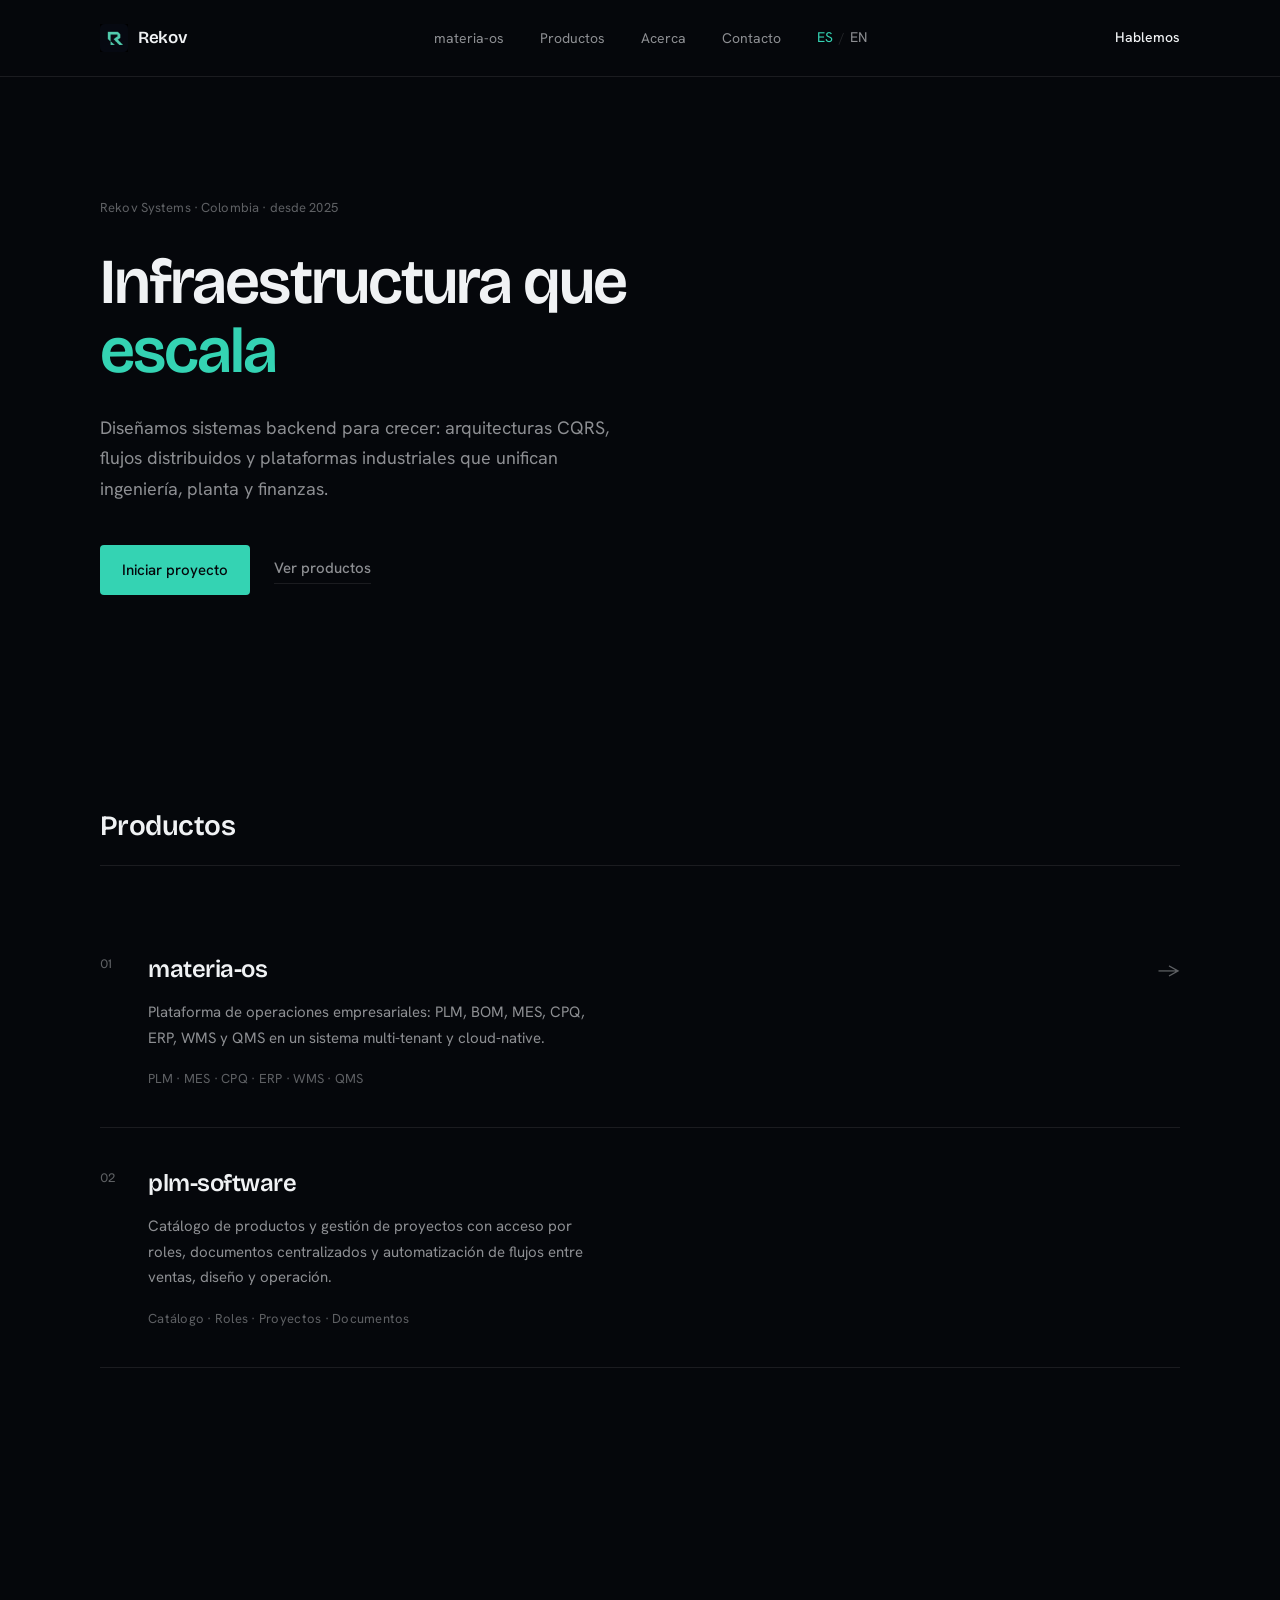
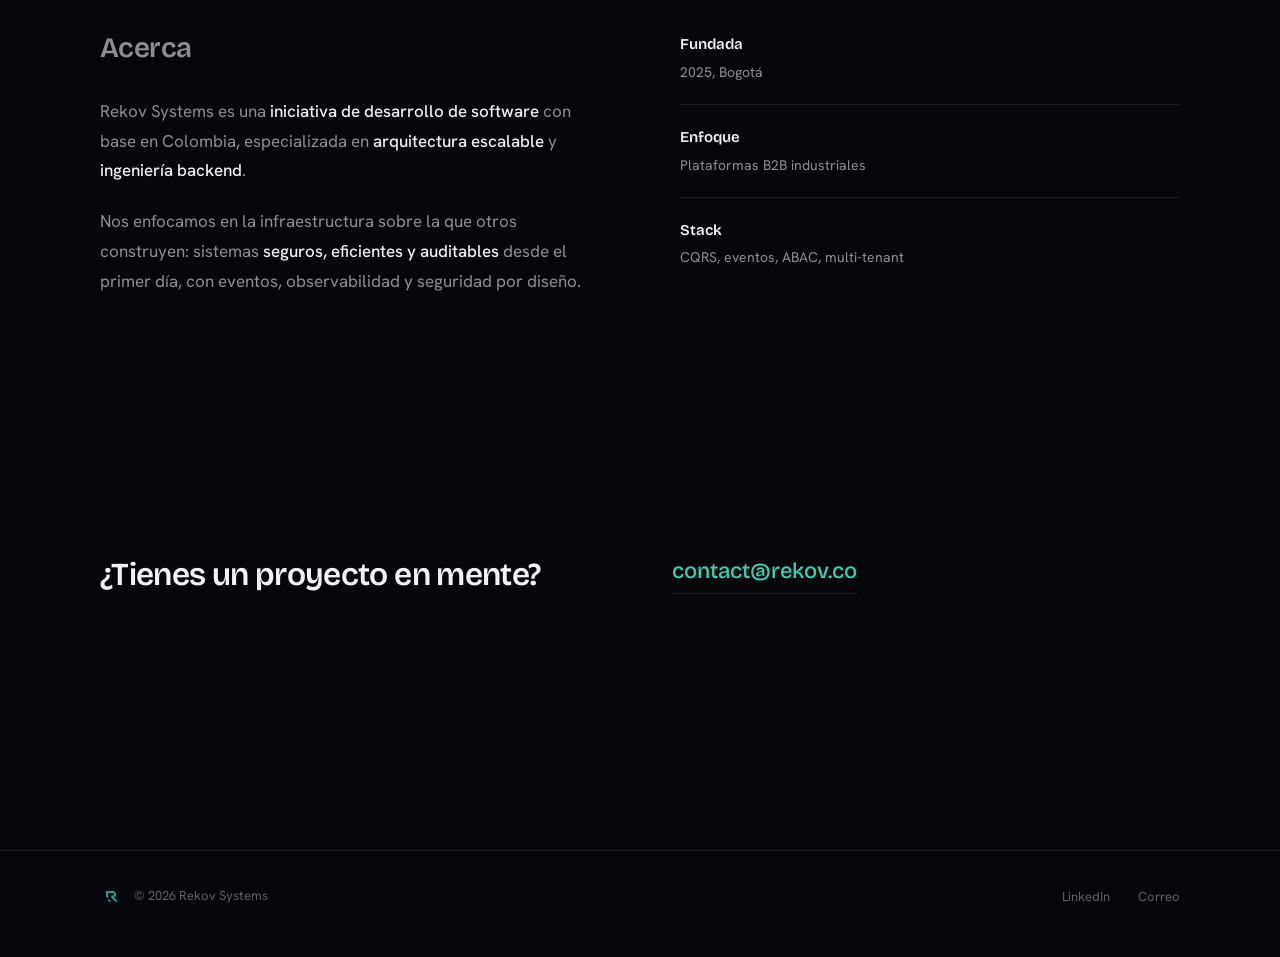
==== commit 1d95b161: "fix(seo): quitar redirects JS y rediseño minimalista del sitio" ====
--- a/index.html
+++ b/index.html
@@ -8,8 +8,8 @@
   <link rel="canonical" href="https://rekov.co/">
   <link rel="icon" href="./logo.png" type="image/png">
   <link rel="apple-touch-icon" href="./logo.png">
+  <link rel="stylesheet" href="./style.css">
 
-  <!-- SEO / Social -->
   <meta name="robots" content="index,follow,max-snippet:-1,max-image-preview:large,max-video-preview:-1">
   <meta name="theme-color" content="#05070b">
   <meta property="og:type" content="website">
@@ -30,524 +30,6 @@
   <link rel="alternate" hreflang="en" href="https://rekov.co/en/">
   <link rel="alternate" hreflang="x-default" href="https://rekov.co/">
 
-  <style>
-    @import url('https://fonts.googleapis.com/css2?family=Sora:wght@500;600;700&family=IBM+Plex+Sans:wght@400;500;600&display=swap');
-
-    :root {
-      --color-midnight-void: #05070b;
-      --color-ghost-white: #f7f9fb;
-      --color-muted-ash: rgba(247, 249, 251, 0.66);
-      --color-accent-mint: #34d3b3;
-      --color-accent-mint-2: #17b79b;
-      --color-border: rgba(247, 249, 251, 0.10);
-      --color-panel: rgba(247, 249, 251, 0.035);
-      --font-ipm: 'Sora', system-ui, sans-serif;
-      --font-body: 'IBM Plex Sans', system-ui, sans-serif;
-      --text-display: clamp(48px, 8vw, 80px);
-      --text-heading: clamp(28px, 4vw, 42px);
-      --text-body: 16px;
-      --text-small: 13px;
-      --spacing-section: 120px;
-      --radius-lg: 10px;
-    }
-
-    * {
-      margin: 0;
-      padding: 0;
-      box-sizing: border-box;
-    }
-
-    ::selection {
-      background: rgba(52, 211, 179, 0.35);
-      color: var(--color-ghost-white);
-    }
-
-    html {
-      scroll-behavior: smooth;
-    }
-
-    body {
-      font-family: var(--font-body);
-      background: var(--color-midnight-void);
-      color: var(--color-ghost-white);
-      line-height: 1.6;
-      overflow-x: hidden;
-      background-image:
-        radial-gradient(900px 520px at 16% 12%, rgba(52, 211, 179, 0.18) 0%, rgba(52, 211, 179, 0.00) 62%),
-        radial-gradient(700px 480px at 82% 18%, rgba(23, 183, 155, 0.14) 0%, rgba(23, 183, 155, 0.00) 60%);
-    }
-
-    a {
-      color: inherit;
-      text-decoration: none;
-    }
-
-    /* NAV */
-    nav {
-      position: fixed;
-      top: 0;
-      left: 0;
-      right: 0;
-      z-index: 100;
-      padding: 20px 40px;
-      display: flex;
-      justify-content: space-between;
-      align-items: center;
-      background: rgba(5, 7, 11, 0.78);
-      backdrop-filter: blur(12px);
-      border-bottom: 1px solid var(--color-border);
-    }
-
-    .logo {
-      display: flex;
-      align-items: center;
-      gap: 12px;
-      font-weight: 700;
-      font-size: 18px;
-      letter-spacing: -0.02em;
-    }
-
-    .logo-mark {
-      width: 34px;
-      height: 34px;
-      object-fit: contain;
-      border-radius: 10px;
-      background: rgba(247, 249, 251, 0.04);
-      border: 1px solid rgba(247, 249, 251, 0.10);
-      box-shadow: 0 10px 24px rgba(0, 0, 0, 0.35);
-    }
-
-    .nav-links {
-      display: flex;
-      gap: 40px;
-      list-style: none;
-    }
-
-    .nav-links a {
-      font-size: var(--text-small);
-      color: rgba(247, 249, 251, 0.62);
-      transition: color 0.2s;
-    }
-
-    .nav-links a:hover {
-      color: var(--color-ghost-white);
-    }
-
-    .nav-cta {
-      font-size: var(--text-small);
-      padding: 10px 20px;
-      border: 1px solid rgba(247, 249, 251, 0.22);
-      border-radius: var(--radius-lg);
-      color: var(--color-ghost-white);
-      transition: all 0.2s;
-    }
-
-    .nav-cta:hover {
-      border-color: rgba(52, 211, 179, 0.55);
-      color: var(--color-accent-mint);
-    }
-
-    /* HERO */
-    .hero {
-      min-height: 100vh;
-      display: flex;
-      flex-direction: column;
-      justify-content: center;
-      align-items: center;
-      text-align: center;
-      padding: 120px 40px 80px;
-      position: relative;
-    }
-
-    .hero::before {
-      content: '';
-      position: absolute;
-      top: 50%;
-      left: 50%;
-      transform: translate(-50%, -50%);
-      width: 600px;
-      height: 600px;
-      background: radial-gradient(circle, rgba(52, 211, 179, 0.12) 0%, transparent 70%);
-      pointer-events: none;
-    }
-
-    .hero-badge {
-      display: inline-flex;
-      align-items: center;
-      gap: 8px;
-      padding: 8px 16px;
-      border: 1px solid rgba(52, 211, 179, 0.35);
-      border-radius: 100px;
-      font-size: var(--text-small);
-      color: var(--color-accent-mint);
-      margin-bottom: 32px;
-      letter-spacing: 0.05em;
-      text-transform: uppercase;
-    }
-
-    .hero h1 {
-      font-family: var(--font-ipm);
-      font-size: var(--text-display);
-      font-weight: 700;
-      letter-spacing: -0.03em;
-      line-height: 1.1;
-      margin-bottom: 24px;
-      max-width: 900px;
-    }
-
-    .hero h1 span {
-      color: var(--color-accent-mint);
-    }
-
-    .hero-sub {
-      font-size: clamp(16px, 2vw, 20px);
-      color: var(--color-muted-ash);
-      max-width: 560px;
-      margin-bottom: 48px;
-      line-height: 1.7;
-    }
-
-    .hero-actions {
-      display: flex;
-      gap: 16px;
-      flex-wrap: wrap;
-      justify-content: center;
-    }
-
-    .btn-primary {
-      padding: 16px 32px;
-      background: linear-gradient(180deg, var(--color-accent-mint) 0%, var(--color-accent-mint-2) 100%);
-      color: #061012;
-      border-radius: var(--radius-lg);
-      font-weight: 600;
-      font-size: 15px;
-      border: none;
-      cursor: pointer;
-      transition: all 0.2s;
-    }
-
-    .btn-primary:hover {
-      filter: brightness(1.05);
-      transform: translateY(-2px);
-    }
-
-    .btn-outline {
-      padding: 16px 32px;
-      background: transparent;
-      color: var(--color-ghost-white);
-      border: 2px solid rgba(247, 249, 251, 0.22);
-      border-radius: var(--radius-lg);
-      font-weight: 600;
-      font-size: 15px;
-      cursor: pointer;
-      transition: all 0.2s;
-    }
-
-    .btn-outline:hover {
-      border-color: rgba(52, 211, 179, 0.55);
-    }
-
-    .scroll-indicator {
-      position: absolute;
-      bottom: 40px;
-      display: flex;
-      flex-direction: column;
-      align-items: center;
-      gap: 8px;
-      color: var(--color-muted-ash);
-      font-size: 11px;
-      letter-spacing: 0.1em;
-      text-transform: uppercase;
-      animation: float 2s ease-in-out infinite;
-    }
-
-    @keyframes float {
-      0%, 100% { transform: translateY(0); }
-      50% { transform: translateY(8px); }
-    }
-
-    /* PRODUCTS */
-    .products {
-      padding: var(--spacing-section) 40px;
-      max-width: 1200px;
-      margin: 0 auto;
-    }
-
-    .section-label {
-      font-size: 12px;
-      text-transform: uppercase;
-      letter-spacing: 0.15em;
-      color: var(--color-accent-mint);
-      margin-bottom: 16px;
-    }
-
-    .section-title {
-      font-family: var(--font-ipm);
-      font-size: var(--text-heading);
-      font-weight: 700;
-      letter-spacing: -0.02em;
-      margin-bottom: 64px;
-      max-width: 600px;
-    }
-
-    .products-grid {
-      display: grid;
-      grid-template-columns: repeat(auto-fit, minmax(340px, 1fr));
-      gap: 24px;
-    }
-
-    .product-card {
-      padding: 40px;
-      border: 1px solid var(--color-border);
-      border-radius: 16px;
-      background: var(--color-panel);
-      transition: all 0.3s;
-      position: relative;
-      overflow: hidden;
-    }
-
-    .product-card::before {
-      content: '';
-      position: absolute;
-      top: 0;
-      left: 0;
-      right: 0;
-      height: 2px;
-      background: linear-gradient(90deg, rgba(52, 211, 179, 0.95), transparent);
-      opacity: 0;
-      transition: opacity 0.3s;
-    }
-
-    .product-card:hover {
-      border-color: rgba(52, 211, 179, 0.22);
-      transform: translateY(-4px);
-    }
-
-    .product-card:hover::before {
-      opacity: 1;
-    }
-
-    .product-icon {
-      width: 56px;
-      height: 56px;
-      margin-bottom: 24px;
-      background: rgba(52, 211, 179, 0.10);
-      border-radius: 12px;
-      display: flex;
-      align-items: center;
-      justify-content: center;
-      color: var(--color-accent-mint);
-    }
-
-    .product-icon svg {
-      width: 28px;
-      height: 28px;
-    }
-
-    .product-name {
-      font-size: 22px;
-      font-weight: 700;
-      margin-bottom: 12px;
-      letter-spacing: -0.01em;
-    }
-
-    .product-desc {
-      font-size: 14px;
-      color: var(--color-muted-ash);
-      line-height: 1.7;
-      margin-bottom: 24px;
-    }
-
-    .product-tags {
-      display: flex;
-      flex-wrap: wrap;
-      gap: 8px;
-    }
-
-    .tag {
-      padding: 6px 12px;
-      background: rgba(255,255,255,0.05);
-      border-radius: 6px;
-      font-size: 11px;
-      color: var(--color-muted-ash);
-      text-transform: uppercase;
-      letter-spacing: 0.05em;
-    }
-
-    /* ABOUT */
-    .about {
-      padding: var(--spacing-section) 40px;
-      max-width: 1200px;
-      margin: 0 auto;
-      display: grid;
-      grid-template-columns: 1fr 1fr;
-      gap: 80px;
-      align-items: center;
-    }
-
-    @media (max-width: 768px) {
-      .about {
-        grid-template-columns: 1fr;
-        gap: 48px;
-      }
-    }
-
-    .about-text {
-      font-size: clamp(16px, 2vw, 18px);
-      color: var(--color-muted-ash);
-      line-height: 1.8;
-    }
-
-    .about-text p {
-      margin-bottom: 20px;
-    }
-
-    .about-text strong {
-      color: var(--color-ghost-white);
-    }
-
-    .about-stats {
-      display: grid;
-      grid-template-columns: repeat(2, 1fr);
-      gap: 24px;
-    }
-
-    .stat {
-      padding: 32px;
-      border: 1px solid var(--color-border);
-      border-radius: 12px;
-      background: var(--color-panel);
-    }
-
-    .stat-number {
-      font-family: var(--font-ipm);
-      font-size: 42px;
-      font-weight: 700;
-      color: var(--color-accent-mint);
-      letter-spacing: -0.03em;
-      margin-bottom: 8px;
-    }
-
-    .stat-label {
-      font-size: 13px;
-      color: var(--color-muted-ash);
-    }
-
-    /* CONTACT */
-    .contact {
-      padding: var(--spacing-section) 40px;
-      text-align: center;
-    }
-
-    .contact h2 {
-      font-family: var(--font-ipm);
-      font-size: var(--text-heading);
-      font-weight: 700;
-      letter-spacing: -0.02em;
-      margin-bottom: 16px;
-    }
-
-    .contact-sub {
-      color: var(--color-muted-ash);
-      margin-bottom: 40px;
-      font-size: 16px;
-    }
-
-    .contact-link {
-      display: inline-flex;
-      align-items: center;
-      gap: 12px;
-      padding: 18px 36px;
-      background: linear-gradient(180deg, var(--color-accent-mint) 0%, var(--color-accent-mint-2) 100%);
-      color: #061012;
-      border-radius: var(--radius-lg);
-      font-weight: 600;
-      font-size: 16px;
-      transition: all 0.2s;
-    }
-
-    .contact-link:hover {
-      filter: brightness(1.05);
-      transform: translateY(-2px);
-    }
-
-    /* FOOTER */
-    footer {
-      padding: 60px 40px;
-      border-top: 1px solid rgba(247, 249, 251, 0.08);
-      display: flex;
-      justify-content: space-between;
-      align-items: center;
-      flex-wrap: wrap;
-      gap: 24px;
-      max-width: 1200px;
-      margin: 0 auto;
-    }
-
-    .footer-left {
-      display: flex;
-      align-items: center;
-      gap: 24px;
-    }
-
-    .footer-mark {
-      width: 28px;
-      height: 28px;
-      object-fit: contain;
-      border-radius: 10px;
-      background: rgba(247, 249, 251, 0.04);
-      border: 1px solid rgba(247, 249, 251, 0.10);
-    }
-
-    .footer-copy {
-      font-size: 13px;
-      color: var(--color-muted-ash);
-    }
-
-    .footer-links {
-      display: flex;
-      gap: 32px;
-      list-style: none;
-    }
-
-    .footer-links a {
-      font-size: 13px;
-      color: var(--color-muted-ash);
-      transition: color 0.2s;
-    }
-
-    .footer-links a:hover {
-      color: var(--color-ghost-white);
-    }
-
-    /* DECORATIVE BRACKETS */
-    .bracket {
-      position: absolute;
-      width: 40px;
-      height: 40px;
-      border: 2px solid rgba(247, 249, 251, 0.10);
-      pointer-events: none;
-    }
-
-    .bracket-tl { top: 80px; left: 40px; border-right: none; border-bottom: none; }
-    .bracket-tr { top: 80px; right: 40px; border-left: none; border-bottom: none; }
-    .bracket-bl { bottom: 80px; left: 40px; border-right: none; border-top: none; }
-    .bracket-br { bottom: 80px; right: 40px; border-left: none; border-top: none; }
-
-    @media (max-width: 768px) {
-      nav { padding: 16px 20px; }
-      .nav-links { display: none; }
-      .hero { padding: 100px 20px 60px; }
-      .products { padding: 80px 20px; }
-      .products-grid { grid-template-columns: 1fr; }
-      .about { padding: 80px 20px; }
-      .contact { padding: 80px 20px; }
-      footer { padding: 40px 20px; flex-direction: column; text-align: center; }
-      .footer-left { flex-direction: column; }
-      .bracket { display: none; }
-    }
-  </style>
-
   <script type="application/ld+json">
     {
       "@context": "https://schema.org",
@@ -563,208 +45,132 @@
       ]
     }
   </script>
-
-  <script>
-    (() => {
-      const getPreferredLang = () => {
-        try { return localStorage.getItem('rekov_lang'); } catch { return null; }
-      };
-
-      const detectLang = () => {
-        const langs = navigator.languages?.length ? navigator.languages : [navigator.language];
-        const first = (langs?.[0] || 'es').toLowerCase();
-        return first.startsWith('en') ? 'en' : 'es';
-      };
-
-      const pref = getPreferredLang();
-      if (!pref && detectLang() === 'en') window.location.replace('https://rekov.co/en/');
-    })();
-  </script>
 </head>
 <body>
 
-  <!-- NAV -->
-  <nav aria-label="Primary navigation">
-    <a href="#" class="logo">
-      <img class="logo-mark" src="./logo.png" alt="Rekov logo">
-      Rekov
-    </a>
-    <ul class="nav-links">
-      <li><a href="materia-os.html">materia-os</a></li>
-      <li><a href="#products">Productos</a></li>
-      <li><a href="#about">Acerca</a></li>
-      <li><a href="#contact">Contacto</a></li>
-      <li>
-        <a href="https://rekov.co/" data-lang-switch="es" aria-label="Cambiar idioma a español">ES</a>
-        <span aria-hidden="true" style="opacity:.35;padding:0 8px;">|</span>
-        <a href="https://rekov.co/en/" data-lang-switch="en" aria-label="Cambiar idioma a inglés">EN</a>
-      </li>
-    </ul>
-    <a href="mailto:contact@rekov.co" class="nav-cta">Hablemos</a>
+  <nav aria-label="Navegación principal">
+    <div class="shell nav-inner">
+      <a href="/" class="logo">
+        <img class="logo-mark" src="./logo.png" alt="">
+        Rekov
+      </a>
+      <ul class="nav-links">
+        <li><a href="materia-os.html">materia-os</a></li>
+        <li><a href="#products">Productos</a></li>
+        <li><a href="#about">Acerca</a></li>
+        <li><a href="#contact">Contacto</a></li>
+        <li class="lang-switch">
+          <a href="https://rekov.co/" aria-current="true">ES</a>
+          <span class="sep" aria-hidden="true">/</span>
+          <a href="https://rekov.co/en/">EN</a>
+        </li>
+      </ul>
+      <a href="mailto:contact@rekov.co" class="nav-cta">Hablemos</a>
+    </div>
   </nav>
 
   <main>
-    <!-- HERO -->
-    <section class="hero">
-      <div class="bracket bracket-tl"></div>
-      <div class="bracket bracket-tr"></div>
-      <div class="bracket bracket-bl"></div>
-      <div class="bracket bracket-br"></div>
+    <header class="hero">
+      <div class="shell">
+        <p class="hero-kicker">Rekov Systems · Colombia · desde 2025</p>
+        <h1>Infraestructura que <em>escala</em></h1>
+        <p class="hero-lead">
+          Diseñamos sistemas backend para crecer: arquitecturas CQRS, flujos distribuidos
+          y plataformas industriales que unifican ingeniería, planta y finanzas.
+        </p>
+        <div class="hero-actions">
+          <a href="mailto:contact@rekov.co" class="btn btn-primary">Iniciar proyecto</a>
+          <a href="#products" class="btn btn-text">Ver productos</a>
+        </div>
+      </div>
+    </header>
 
-    <div class="hero-badge">
-      <svg width="8" height="8" viewBox="0 0 8 8"><circle cx="4" cy="4" r="4" fill="currentColor"/></svg>
-      Desde 2025 — Colombia
-    </div>
-
-    <h1>Infraestructura que <span>escala</span>. Código que perdura.</h1>
-
-    <p class="hero-sub">
-      Rekov Systems construye sistemas backend diseñados para crecer.
-      De arquitecturas CQRS a flujos distribuidos — diseñamos las bases que sostienen productos ambiciosos.
-    </p>
-
-    <div class="hero-actions">
-      <a href="mailto:contact@rekov.co" class="btn-primary">Iniciar proyecto</a>
-      <a href="#products" class="btn-outline">Ver productos</a>
-    </div>
-
-    <div class="scroll-indicator">
-      <span>Desliza</span>
-      <svg width="16" height="16" viewBox="0 0 16 16" fill="none">
-        <path d="M8 3v10M3 8l5 5 5-5" stroke="currentColor" stroke-width="1.5" stroke-linecap="round"/>
-      </svg>
-    </div>
+    <section id="products">
+      <div class="shell">
+        <h2 class="section-heading">Productos</h2>
+        <ol class="work-list">
+          <li class="work-item">
+            <a href="materia-os.html" class="work-link">
+              <span class="work-index">01</span>
+              <div class="work-content">
+                <h3>materia-os</h3>
+                <p>
+                  Plataforma de operaciones empresariales: PLM, BOM, MES, CPQ, ERP, WMS y QMS
+                  en un sistema multi-tenant y cloud-native.
+                </p>
+                <span class="work-meta">PLM · MES · CPQ · ERP · WMS · QMS</span>
+              </div>
+              <span class="work-arrow" aria-hidden="true">→</span>
+            </a>
+          </li>
+          <li class="work-item">
+            <div class="work-static">
+              <span class="work-index">02</span>
+              <div class="work-content">
+                <h3>plm-software</h3>
+                <p>
+                  Catálogo de productos y gestión de proyectos con acceso por roles,
+                  documentos centralizados y automatización de flujos entre ventas, diseño y operación.
+                </p>
+                <span class="work-meta">Catálogo · Roles · Proyectos · Documentos</span>
+              </div>
+            </div>
+          </li>
+        </ol>
+      </div>
     </section>
 
-    <!-- PRODUCTS -->
-    <section class="products" id="products">
-      <p class="section-label">Lo que construimos</p>
-      <h2 class="section-title">Plataformas construidas para escalar, diseñadas para durar</h2>
-
-    <div class="products-grid">
-      <!-- materia-os -->
-      <div class="product-card">
-        <div class="product-icon">
-          <svg viewBox="0 0 28 28" fill="none">
-            <rect x="3" y="3" width="22" height="22" rx="4" stroke="currentColor" stroke-width="2"/>
-            <path d="M8 14h12M14 8v12" stroke="currentColor" stroke-width="2" stroke-linecap="round"/>
-          </svg>
+    <section id="about">
+      <div class="shell about-grid">
+        <div class="about-prose">
+          <h2 class="section-heading section-heading--plain">Acerca</h2>
+          <p>
+            Rekov Systems es una <strong>iniciativa de desarrollo de software</strong> con base en Colombia,
+            especializada en <strong>arquitectura escalable</strong> y <strong>ingeniería backend</strong>.
+          </p>
+          <p>
+            Nos enfocamos en la infraestructura sobre la que otros construyen:
+            sistemas <strong>seguros, eficientes y auditables</strong> desde el primer día,
+            con eventos, observabilidad y seguridad por diseño.
+          </p>
         </div>
-        <h3 class="product-name">materia-os</h3>
-        <p class="product-desc">
-          Plataforma de operaciones empresariales que cubre el ciclo completo del producto — PLM, BOM, MES, CPQ,
-          ERP, WMS, QMS y más. Multi-tenant, cloud-native, hecha para compañías que necesitan
-          un sistema unificado en lugar de herramientas desconectadas.
-        </p>
-        <div class="product-tags">
-          <span class="tag">PLM</span>
-          <span class="tag">MES</span>
-          <span class="tag">CPQ</span>
-          <span class="tag">ERP</span>
-          <span class="tag">WMS</span>
-          <span class="tag">QMS</span>
-        </div>
+        <dl class="about-aside">
+          <div class="about-fact">
+            <dt>Fundada</dt>
+            <dd>2025, Bogotá</dd>
+          </div>
+          <div class="about-fact">
+            <dt>Enfoque</dt>
+            <dd>Plataformas B2B industriales</dd>
+          </div>
+          <div class="about-fact">
+            <dt>Stack</dt>
+            <dd>CQRS, eventos, ABAC, multi-tenant</dd>
+          </div>
+        </dl>
       </div>
-
-      <!-- plm-software -->
-      <div class="product-card">
-        <div class="product-icon">
-          <svg viewBox="0 0 28 28" fill="none">
-            <path d="M4 6h20M4 12h20M4 18h12M4 24h8" stroke="currentColor" stroke-width="2" stroke-linecap="round"/>
-          </svg>
-        </div>
-        <h3 class="product-name">plm-software</h3>
-        <p class="product-desc">
-          Plataforma de catálogo de productos y gestión de proyectos para equipos que administran portafolios complejos.
-          Acceso por roles, datos centralizados, gestión documental y automatización de flujos.
-          Hecha para compañías que necesitan claridad entre ventas, diseño y operación.
-        </p>
-        <div class="product-tags">
-          <span class="tag">Catálogo</span>
-          <span class="tag">Roles</span>
-          <span class="tag">Proyectos</span>
-          <span class="tag">Documentos</span>
-          <span class="tag">Flujos</span>
-        </div>
-      </div>
-    </div>
     </section>
 
-    <!-- ABOUT -->
-    <section class="about" id="about">
-      <div class="about-text">
-      <p class="section-label">Acerca de Rekov</p>
-      <h2 class="section-title">Construimos la infraestructura de la que otros dependen</h2>
-      <p>
-        Rekov Systems es una <strong>iniciativa de desarrollo de software</strong> con base en Colombia.
-        Nos especializamos en <strong>arquitectura de software escalable</strong> y <strong>soluciones de ingeniería backend</strong>.
-      </p>
-      <p>
-        Entendemos que la base de cualquier producto digital exitoso es
-        una <strong>infraestructura sólida</strong>. Por eso nos enfocamos en la arquitectura sobre la que otros construyen —
-        diseñando sistemas <strong>seguros, eficientes y escalables</strong> desde el día uno.
-      </p>
-      <p>
-        Con mejores prácticas y tecnologías de punta, construimos
-        software a <strong>nivel sistémico</strong>, integrando soluciones avanzadas
-        para cumplir los objetivos únicos de cada proyecto.
-      </p>
-    </div>
-    <div class="about-stats">
-      <div class="stat">
-        <div class="stat-number">2025</div>
-        <div class="stat-label">Fundada</div>
+    <section id="contact">
+      <div class="shell contact-block">
+        <h2>¿Tienes un proyecto en mente?</h2>
+        <a href="mailto:contact@rekov.co" class="contact-email">contact@rekov.co</a>
       </div>
-      <div class="stat">
-        <div class="stat-number">2+</div>
-        <div class="stat-label">Productos</div>
-      </div>
-      <div class="stat">
-        <div class="stat-number">Cloud</div>
-        <div class="stat-label">Native</div>
-      </div>
-      <div class="stat">
-        <div class="stat-number">B2B</div>
-        <div class="stat-label">Enfoque</div>
-      </div>
-    </div>
-    </section>
-
-    <!-- CONTACT -->
-    <section class="contact" id="contact">
-      <h2>¿Listo para construir algo sólido?</h2>
-      <p class="contact-sub">Cuéntanos tu proyecto. Te ayudamos a diseñar la arquitectura que merece.</p>
-      <a href="mailto:contact@rekov.co" class="contact-link">
-        <svg width="20" height="20" viewBox="0 0 20 20" fill="none">
-          <path d="M3 4h14a1 1 0 011 1v10a1 1 0 01-1 1H3a1 1 0 01-1-1V5a1 1 0 011-1z" stroke="currentColor" stroke-width="1.5"/>
-          <path d="M2 6l8 6 8-6" stroke="currentColor" stroke-width="1.5" stroke-linecap="round"/>
-        </svg>
-        contact@rekov.co
-      </a>
     </section>
   </main>
 
-  <!-- FOOTER -->
   <footer>
-    <div class="footer-left">
-      <img class="footer-mark" src="./logo.png" alt="Rekov logo">
-      <span class="footer-copy">© 2026 Rekov Systems. All rights reserved.</span>
+    <div class="shell footer-inner">
+      <div class="footer-brand">
+        <img class="footer-mark" src="./logo.png" alt="">
+        <span>© 2026 Rekov Systems</span>
+      </div>
+      <ul class="footer-links">
+        <li><a href="https://co.linkedin.com/company/rekov-systems" target="_blank" rel="noopener">LinkedIn</a></li>
+        <li><a href="mailto:contact@rekov.co">Correo</a></li>
+      </ul>
     </div>
-    <ul class="footer-links">
-      <li><a href="https://co.linkedin.com/company/rekov-systems" target="_blank" rel="noopener">LinkedIn</a></li>
-      <li><a href="mailto:contact@rekov.co">Correo</a></li>
-    </ul>
   </footer>
 
-  <script>
-    (() => {
-      const setPref = (lang) => {
-        try { localStorage.setItem('rekov_lang', lang); } catch {}
-      };
-      document.querySelectorAll('[data-lang-switch]').forEach((a) => {
-        a.addEventListener('click', () => setPref(a.getAttribute('data-lang-switch')));
-      });
-    })();
-  </script>
 </body>
 </html>
--- a/style.css
+++ b/style.css
@@ -0,0 +1,462 @@
+@import url('https://fonts.googleapis.com/css2?family=Bricolage+Grotesque:opsz,wght@12..96,500;12..96,600;12..96,700&family=Hanken+Grotesk:wght@400;500;600&display=swap');
+
+:root {
+  --void: #05070b;
+  --surface: #0a0d12;
+  --text: #f0f2f4;
+  --text-muted: rgba(240, 242, 244, 0.58);
+  --text-faint: rgba(240, 242, 244, 0.38);
+  --accent: #34d3b3;
+  --accent-dim: rgba(52, 211, 179, 0.14);
+  --line: rgba(240, 242, 244, 0.09);
+  --font-display: 'Bricolage Grotesque', system-ui, sans-serif;
+  --font-body: 'Hanken Grotesk', system-ui, sans-serif;
+  --max: 1080px;
+  --gutter: clamp(20px, 5vw, 48px);
+  --section: clamp(72px, 12vw, 128px);
+}
+
+*,
+*::before,
+*::after {
+  margin: 0;
+  padding: 0;
+  box-sizing: border-box;
+}
+
+::selection {
+  background: var(--accent-dim);
+  color: var(--text);
+}
+
+html {
+  scroll-behavior: smooth;
+}
+
+body {
+  font-family: var(--font-body);
+  font-size: 16px;
+  line-height: 1.65;
+  color: var(--text);
+  background: var(--void);
+  -webkit-font-smoothing: antialiased;
+}
+
+a {
+  color: inherit;
+  text-decoration: none;
+}
+
+img {
+  display: block;
+  max-width: 100%;
+}
+
+/* ── Layout ── */
+
+.shell {
+  width: min(var(--max), 100% - var(--gutter) * 2);
+  margin-inline: auto;
+}
+
+/* ── Nav ── */
+
+nav {
+  position: sticky;
+  top: 0;
+  z-index: 100;
+  background: var(--void);
+  border-bottom: 1px solid var(--line);
+}
+
+.nav-inner {
+  display: flex;
+  align-items: center;
+  justify-content: space-between;
+  gap: 24px;
+  padding: 18px 0;
+}
+
+.logo {
+  display: flex;
+  align-items: center;
+  gap: 10px;
+  font-family: var(--font-display);
+  font-weight: 600;
+  font-size: 17px;
+  letter-spacing: -0.02em;
+}
+
+.logo-mark {
+  width: 28px;
+  height: 28px;
+  object-fit: contain;
+}
+
+.nav-links {
+  display: flex;
+  align-items: center;
+  gap: clamp(20px, 4vw, 36px);
+  list-style: none;
+}
+
+.nav-links a {
+  font-size: 14px;
+  color: var(--text-muted);
+  transition: color 0.15s ease-out;
+}
+
+.nav-links a:hover,
+.nav-links a[aria-current="page"] {
+  color: var(--text);
+}
+
+.lang-switch {
+  display: flex;
+  align-items: center;
+  gap: 6px;
+  font-size: 13px;
+  color: var(--text-faint);
+}
+
+.lang-switch a {
+  color: var(--text-muted);
+}
+
+.lang-switch a[aria-current="true"] {
+  color: var(--accent);
+}
+
+.lang-switch .sep {
+  opacity: 0.35;
+}
+
+.nav-cta {
+  font-size: 14px;
+  font-weight: 500;
+  color: var(--text);
+  padding: 8px 0;
+  border-bottom: 1px solid transparent;
+  transition: border-color 0.15s ease-out, color 0.15s ease-out;
+}
+
+.nav-cta:hover {
+  color: var(--accent);
+  border-bottom-color: var(--accent);
+}
+
+/* ── Hero ── */
+
+.hero {
+  padding: clamp(64px, 14vw, 120px) 0 clamp(48px, 8vw, 80px);
+}
+
+.hero-kicker {
+  font-size: 13px;
+  color: var(--text-faint);
+  margin-bottom: 28px;
+  letter-spacing: 0.01em;
+}
+
+.hero h1 {
+  font-family: var(--font-display);
+  font-size: clamp(36px, 6.5vw, 64px);
+  font-weight: 600;
+  line-height: 1.08;
+  letter-spacing: -0.03em;
+  max-width: 14ch;
+  margin-bottom: 28px;
+}
+
+.hero h1 em {
+  font-style: normal;
+  color: var(--accent);
+}
+
+.hero-lead {
+  font-size: clamp(16px, 2vw, 18px);
+  color: var(--text-muted);
+  max-width: 52ch;
+  line-height: 1.7;
+  margin-bottom: 40px;
+}
+
+.hero-actions {
+  display: flex;
+  flex-wrap: wrap;
+  align-items: center;
+  gap: 24px;
+}
+
+.btn {
+  display: inline-flex;
+  align-items: center;
+  gap: 8px;
+  font-size: 15px;
+  font-weight: 500;
+  transition: color 0.15s ease-out;
+}
+
+.btn-primary {
+  color: var(--void);
+  background: var(--accent);
+  padding: 13px 22px;
+  border-radius: 4px;
+}
+
+.btn-primary:hover {
+  background: #3de0be;
+}
+
+.btn-text {
+  color: var(--text-muted);
+  border-bottom: 1px solid var(--line);
+  padding-bottom: 2px;
+}
+
+.btn-text:hover {
+  color: var(--text);
+  border-bottom-color: var(--text-muted);
+}
+
+/* ── Sections ── */
+
+section {
+  padding-block: var(--section);
+}
+
+.section-heading {
+  font-family: var(--font-display);
+  font-size: clamp(22px, 3vw, 28px);
+  font-weight: 600;
+  letter-spacing: -0.02em;
+  margin-bottom: clamp(32px, 5vw, 48px);
+  padding-bottom: 16px;
+  border-bottom: 1px solid var(--line);
+}
+
+.section-heading--plain {
+  border: none;
+  padding: 0;
+  margin-bottom: 24px;
+}
+
+/* ── Work / product list ── */
+
+.work-list {
+  list-style: none;
+  display: flex;
+  flex-direction: column;
+}
+
+.work-item {
+  border-bottom: 1px solid var(--line);
+}
+
+.work-link {
+  display: grid;
+  grid-template-columns: auto 1fr auto;
+  gap: clamp(16px, 3vw, 32px);
+  align-items: start;
+  padding: clamp(24px, 4vw, 36px) 0;
+  transition: color 0.15s ease-out;
+}
+
+.work-link:hover .work-arrow {
+  color: var(--accent);
+  transform: translateX(4px);
+}
+
+.work-index {
+  font-family: var(--font-display);
+  font-size: 13px;
+  color: var(--text-faint);
+  padding-top: 4px;
+  min-width: 2ch;
+}
+
+.work-content h3 {
+  font-family: var(--font-display);
+  font-size: clamp(20px, 2.5vw, 24px);
+  font-weight: 600;
+  letter-spacing: -0.02em;
+  margin-bottom: 10px;
+}
+
+.work-content p {
+  font-size: 15px;
+  color: var(--text-muted);
+  max-width: 58ch;
+  line-height: 1.7;
+  margin-bottom: 14px;
+}
+
+.work-meta {
+  font-size: 13px;
+  color: var(--text-faint);
+  letter-spacing: 0.02em;
+}
+
+.work-arrow {
+  font-size: 20px;
+  color: var(--text-faint);
+  padding-top: 4px;
+  transition: color 0.15s ease-out, transform 0.15s ease-out;
+}
+
+/* Static work items (no link) */
+.work-static {
+  display: grid;
+  grid-template-columns: auto 1fr;
+  gap: clamp(16px, 3vw, 32px);
+  align-items: start;
+  padding: clamp(24px, 4vw, 36px) 0;
+}
+
+/* ── About ── */
+
+.about-grid {
+  display: grid;
+  grid-template-columns: 1fr 1fr;
+  gap: clamp(40px, 8vw, 80px);
+  align-items: start;
+}
+
+.about-prose {
+  color: var(--text-muted);
+  font-size: 17px;
+  line-height: 1.75;
+}
+
+.about-prose p + p {
+  margin-top: 1.25em;
+}
+
+.about-prose strong {
+  color: var(--text);
+  font-weight: 500;
+}
+
+.about-aside {
+  padding-top: 8px;
+}
+
+.about-fact {
+  padding: 20px 0;
+  border-top: 1px solid var(--line);
+  font-size: 14px;
+  color: var(--text-muted);
+}
+
+.about-fact:first-child {
+  border-top: none;
+  padding-top: 0;
+}
+
+.about-fact dt {
+  font-family: var(--font-display);
+  font-size: 15px;
+  font-weight: 600;
+  color: var(--text);
+  margin-bottom: 4px;
+}
+
+/* ── Contact ── */
+
+.contact-block {
+  display: grid;
+  grid-template-columns: 1fr 1fr;
+  gap: clamp(32px, 6vw, 64px);
+  align-items: end;
+}
+
+.contact-block h2 {
+  font-family: var(--font-display);
+  font-size: clamp(24px, 3.5vw, 32px);
+  font-weight: 600;
+  letter-spacing: -0.02em;
+  line-height: 1.2;
+}
+
+.contact-email {
+  font-family: var(--font-display);
+  font-size: clamp(18px, 2.5vw, 22px);
+  font-weight: 500;
+  color: var(--accent);
+  border-bottom: 1px solid var(--accent-dim);
+  padding-bottom: 4px;
+  justify-self: start;
+  transition: border-color 0.15s ease-out;
+}
+
+.contact-email:hover {
+  border-bottom-color: var(--accent);
+}
+
+/* ── Footer ── */
+
+footer {
+  border-top: 1px solid var(--line);
+  padding: 32px 0 48px;
+  margin-top: var(--section);
+}
+
+.footer-inner {
+  display: flex;
+  justify-content: space-between;
+  align-items: center;
+  flex-wrap: wrap;
+  gap: 20px;
+}
+
+.footer-brand {
+  display: flex;
+  align-items: center;
+  gap: 12px;
+  font-size: 13px;
+  color: var(--text-faint);
+}
+
+.footer-mark {
+  width: 22px;
+  height: 22px;
+  object-fit: contain;
+  opacity: 0.7;
+}
+
+.footer-links {
+  display: flex;
+  gap: 28px;
+  list-style: none;
+}
+
+.footer-links a {
+  font-size: 13px;
+  color: var(--text-faint);
+  transition: color 0.15s ease-out;
+}
+
+.footer-links a:hover {
+  color: var(--text-muted);
+}
+
+/* ── Responsive ── */
+
+@media (max-width: 768px) {
+  .nav-links {
+    display: none;
+  }
+
+  .about-grid,
+  .contact-block {
+    grid-template-columns: 1fr;
+  }
+
+  .work-link {
+    grid-template-columns: auto 1fr;
+  }
+
+  .work-arrow {
+    display: none;
+  }
+}
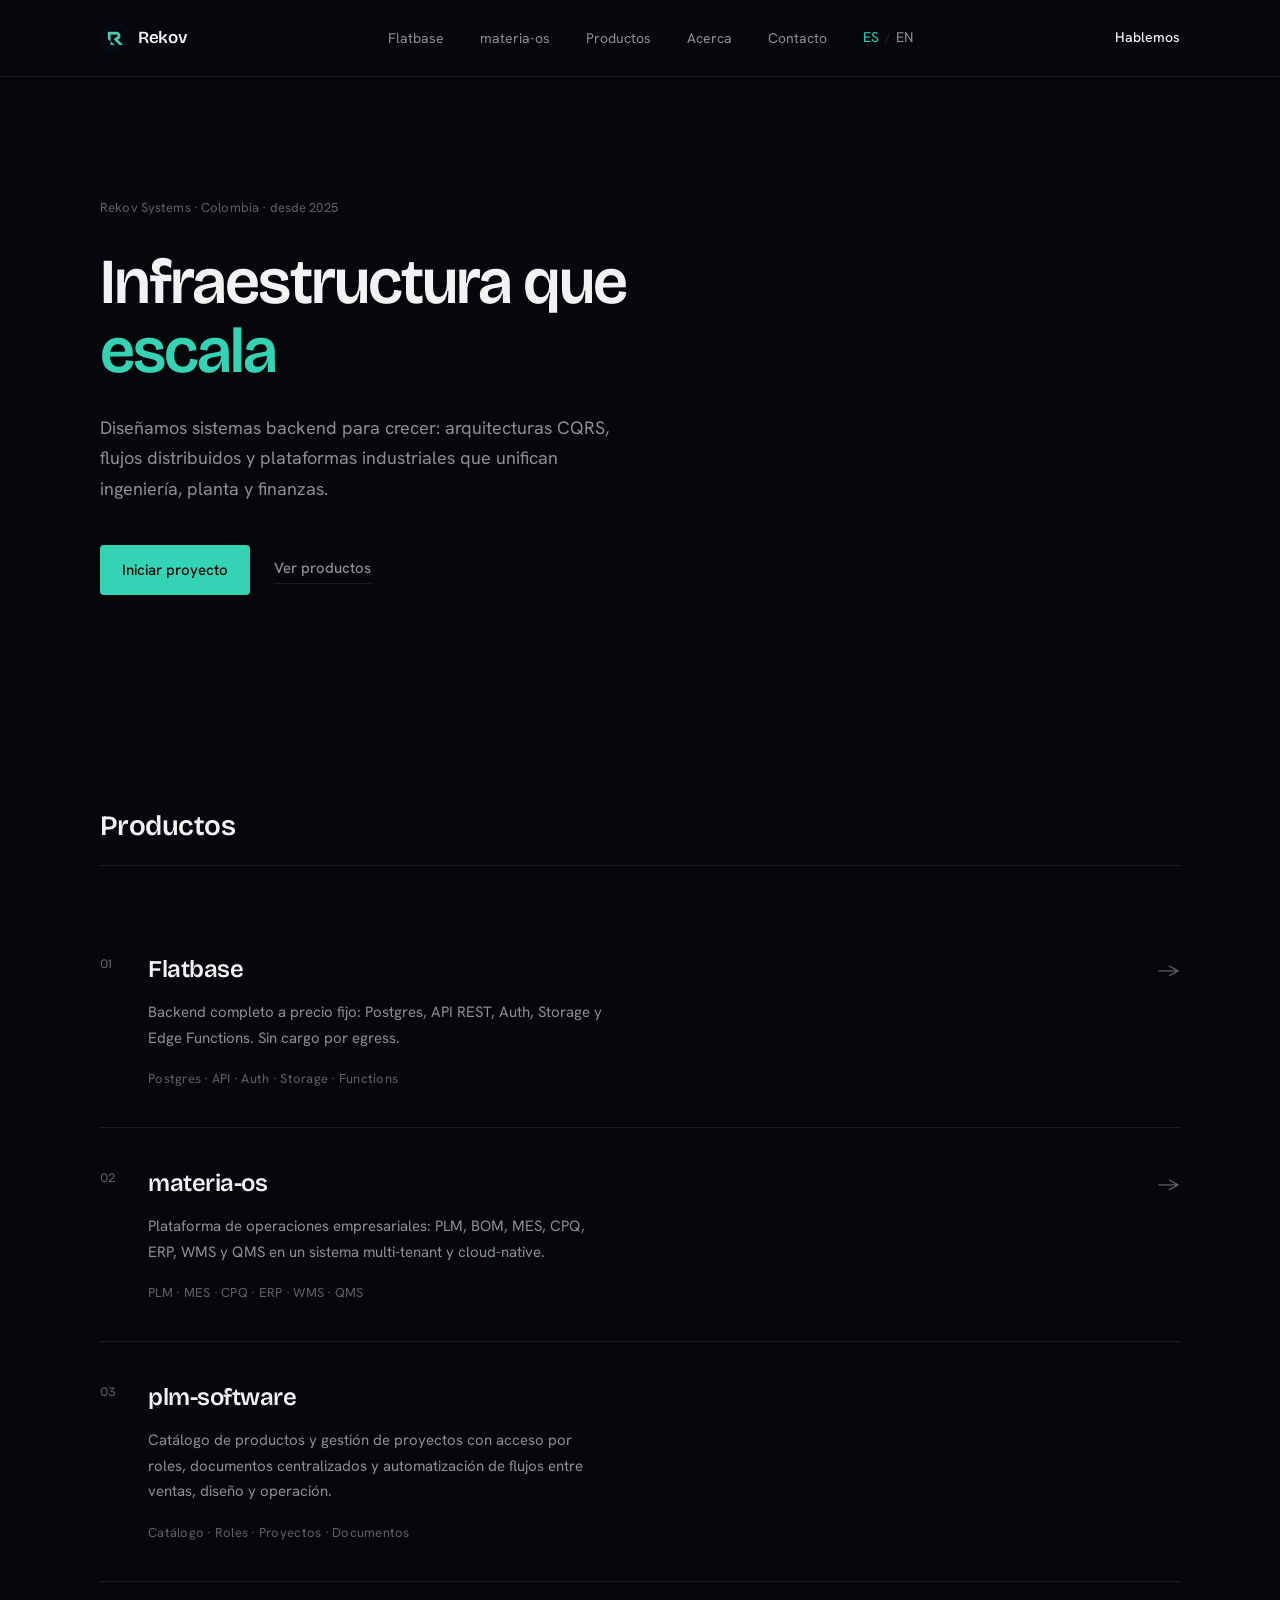
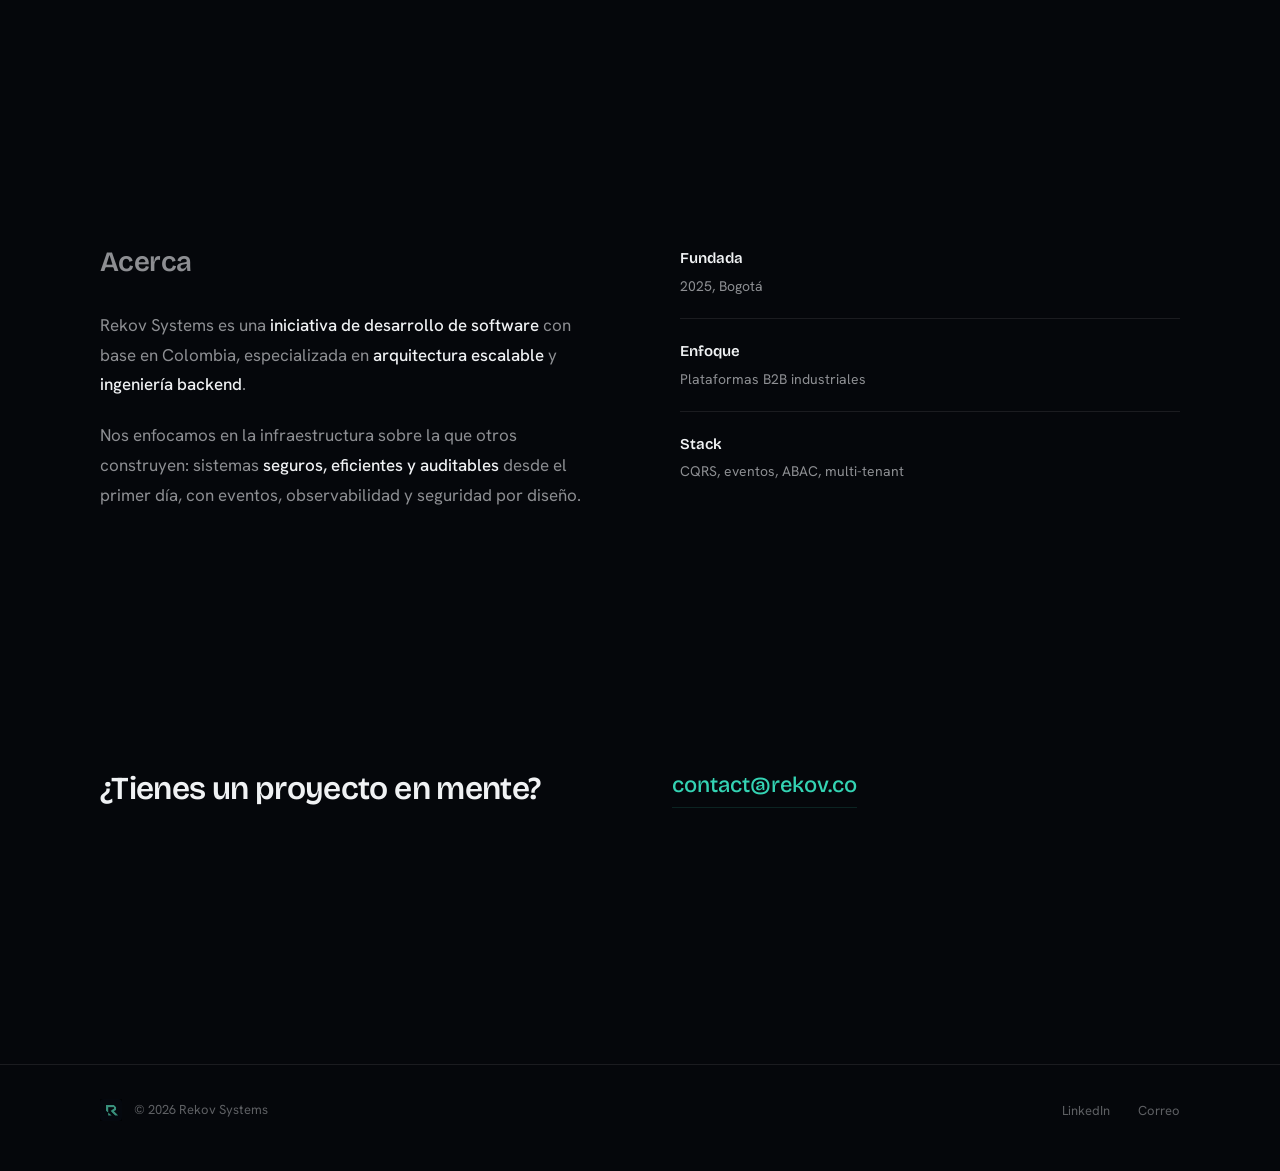
==== commit e9927bb5: "feat: agregar Flatbase en nav/productos y redirect /flatbase" ====
--- a/index.html
+++ b/index.html
@@ -55,6 +55,7 @@
         Rekov
       </a>
       <ul class="nav-links">
+        <li><a href="https://flatbase.rekov.co/">Flatbase</a></li>
         <li><a href="materia-os.html">materia-os</a></li>
         <li><a href="#products">Productos</a></li>
         <li><a href="#about">Acerca</a></li>
@@ -90,8 +91,22 @@
         <h2 class="section-heading">Productos</h2>
         <ol class="work-list">
           <li class="work-item">
+            <a href="https://flatbase.rekov.co/" class="work-link">
+              <span class="work-index">01</span>
+              <div class="work-content">
+                <h3>Flatbase</h3>
+                <p>
+                  Backend completo a precio fijo: Postgres, API REST, Auth, Storage y Edge Functions.
+                  Sin cargo por egress.
+                </p>
+                <span class="work-meta">Postgres · API · Auth · Storage · Functions</span>
+              </div>
+              <span class="work-arrow" aria-hidden="true">→</span>
+            </a>
+          </li>
+          <li class="work-item">
             <a href="materia-os.html" class="work-link">
-              <span class="work-index">01</span>
+              <span class="work-index">02</span>
               <div class="work-content">
                 <h3>materia-os</h3>
                 <p>
@@ -105,7 +120,7 @@
           </li>
           <li class="work-item">
             <div class="work-static">
-              <span class="work-index">02</span>
+              <span class="work-index">03</span>
               <div class="work-content">
                 <h3>plm-software</h3>
                 <p>
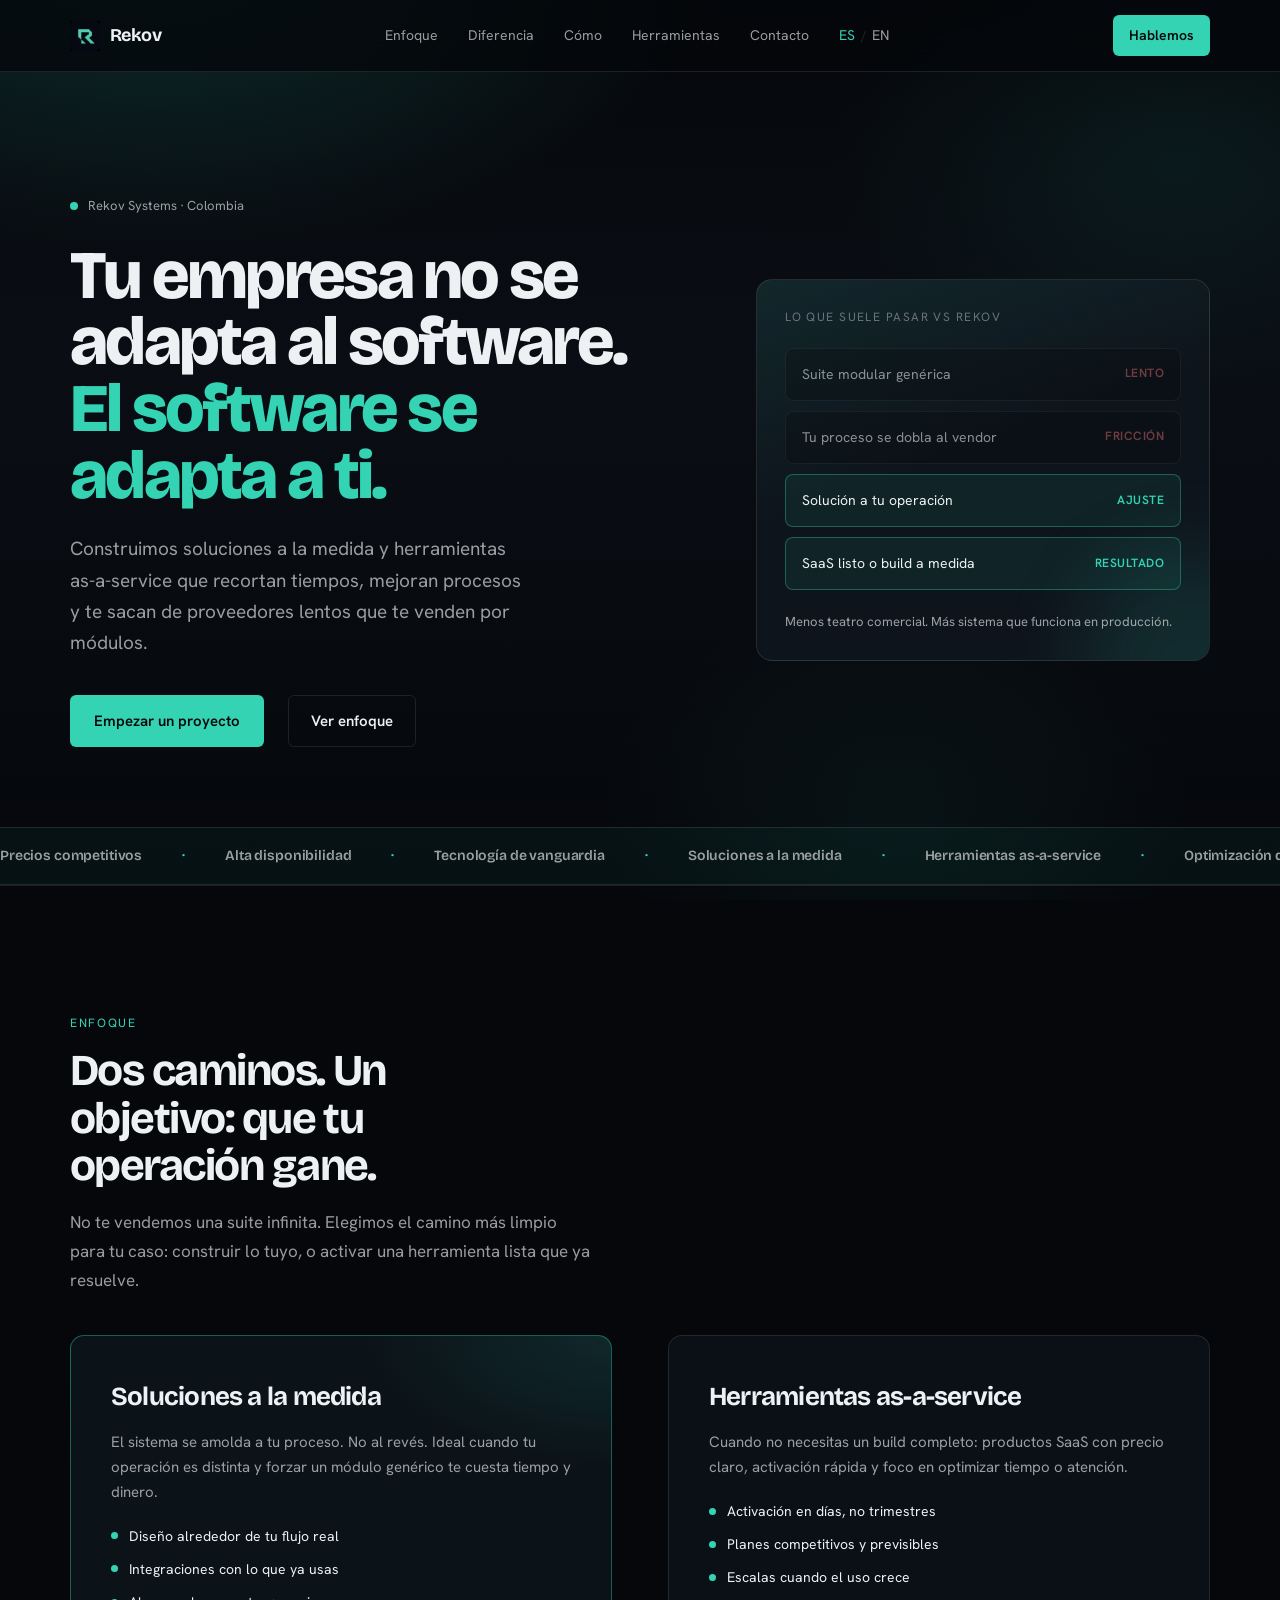
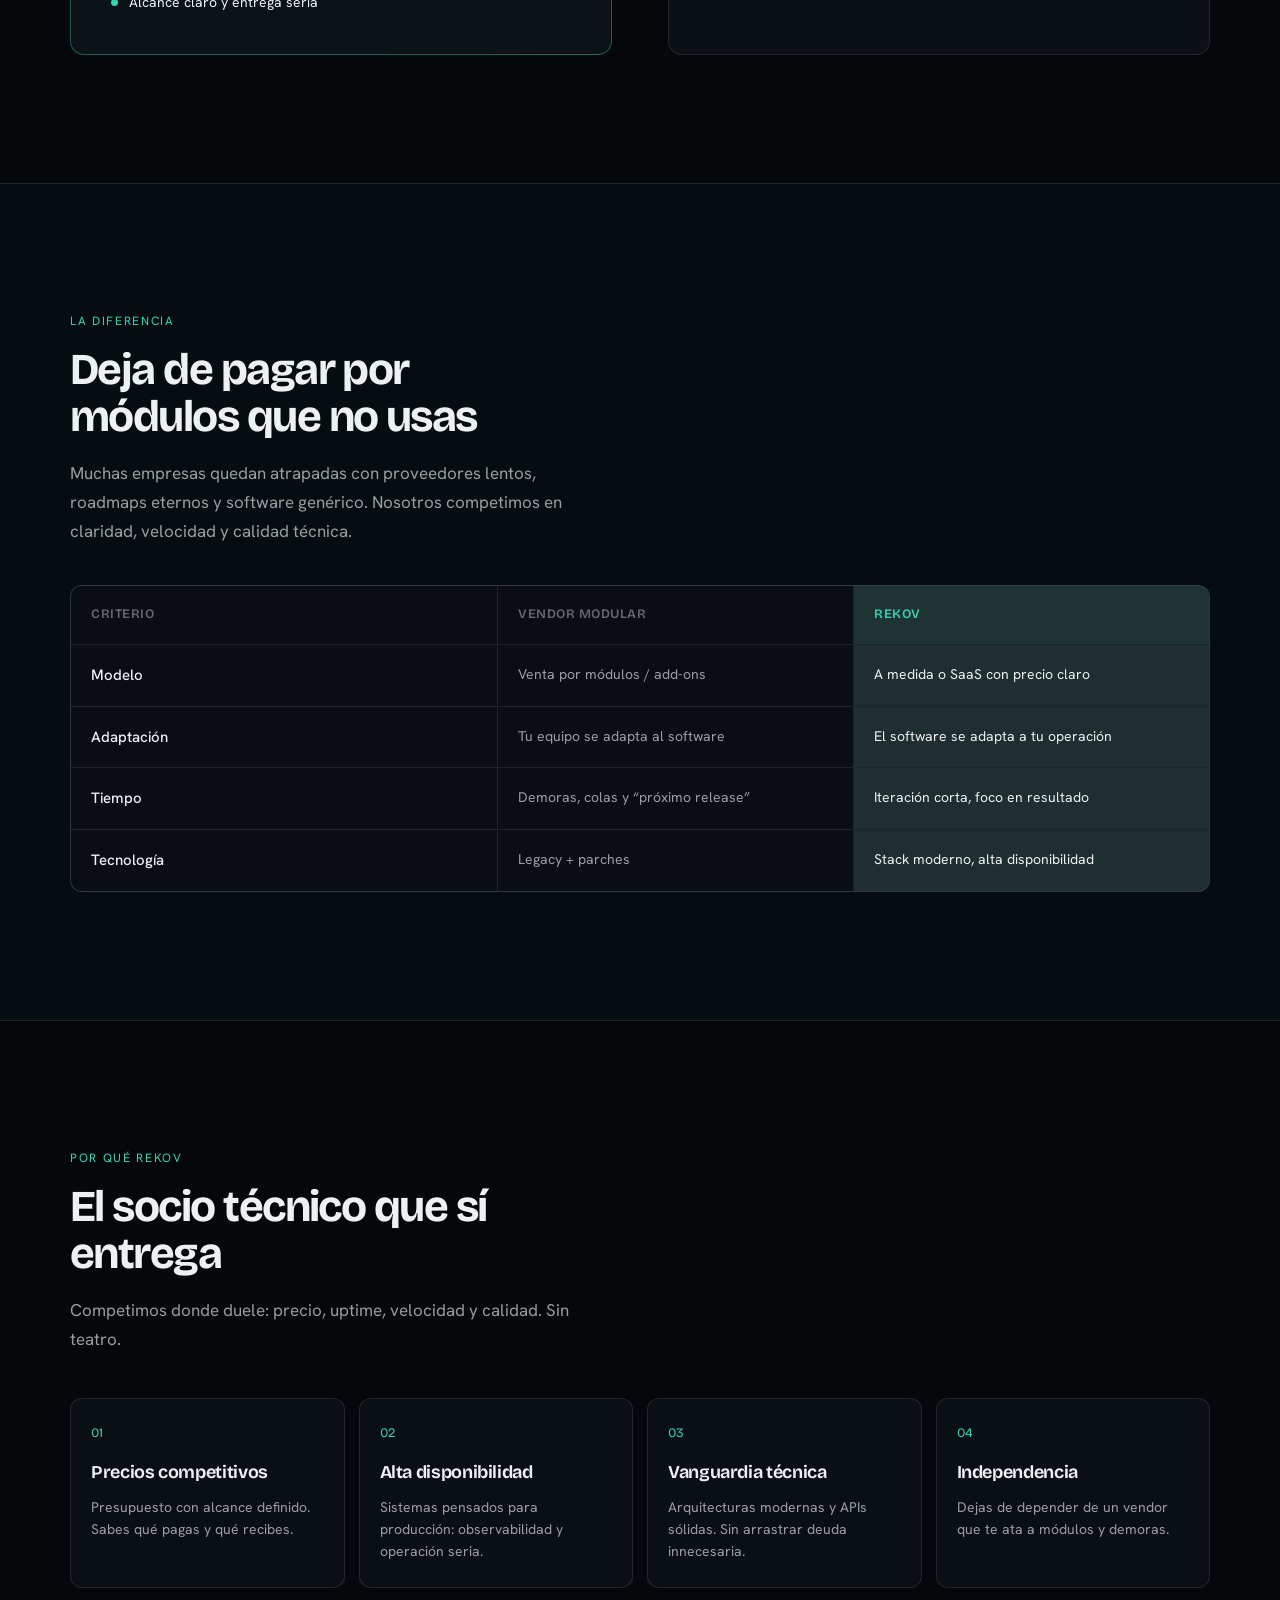
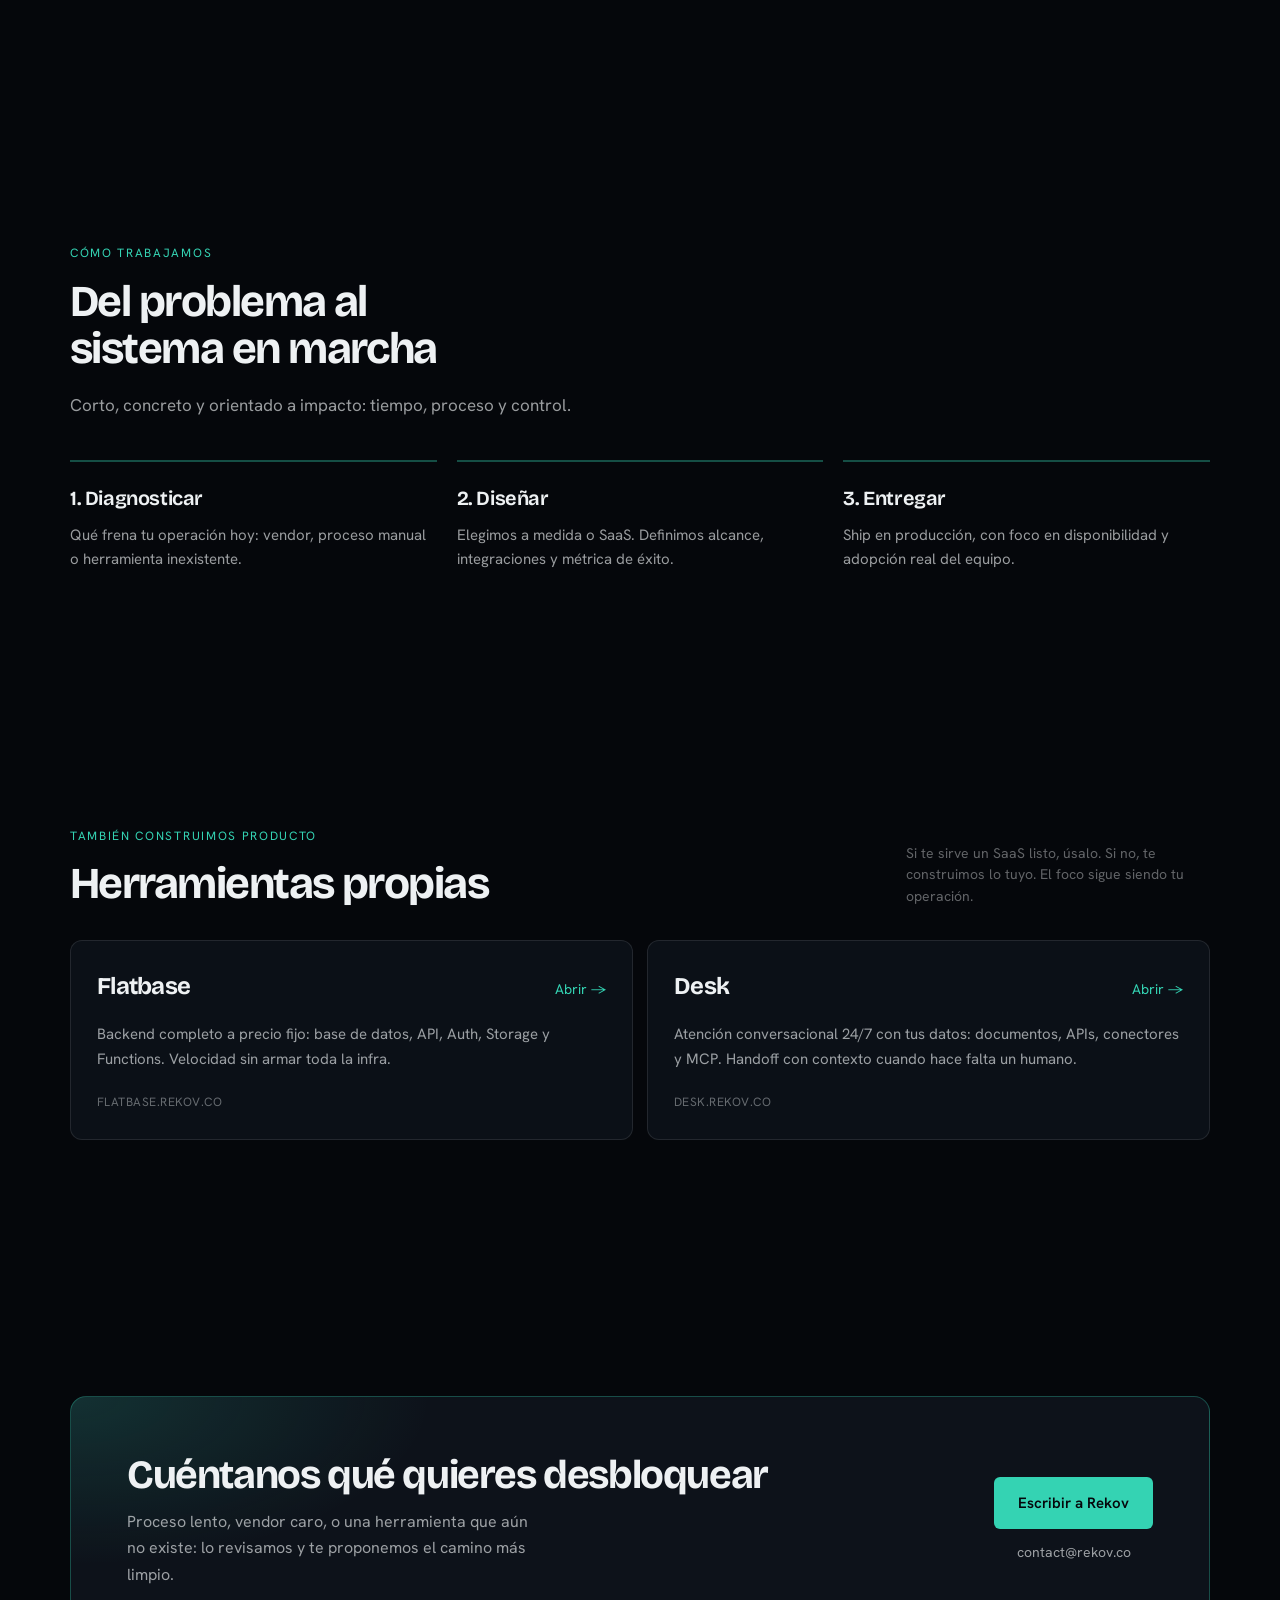
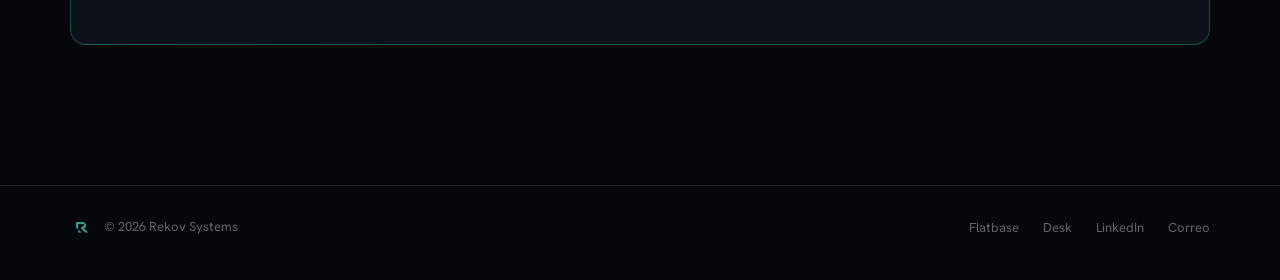
==== commit 978170b5: "feat: reposicionar Rekov a soluciones a medida y Saas" ====
--- a/index.html
+++ b/index.html
@@ -3,8 +3,8 @@
 <head>
   <meta charset="UTF-8">
   <meta name="viewport" content="width=device-width, initial-scale=1.0">
-  <title>Rekov Systems — Arquitectura de software escalable</title>
-  <meta name="description" content="Rekov Systems construye sistemas seguros, eficientes y escalables. Creadores de materia-os y plm-software.">
+  <title>Rekov Systems — Software a la medida y SaaS que sí mueve la aguja</title>
+  <meta name="description" content="Soluciones personalizadas y herramientas as-a-service: precios competitivos, alta disponibilidad y tecnología de vanguardia. Tu empresa no se adapta al software; el software se adapta a ti.">
   <link rel="canonical" href="https://rekov.co/">
   <link rel="icon" href="./logo.png" type="image/png">
   <link rel="apple-touch-icon" href="./logo.png">
@@ -14,16 +14,16 @@
   <meta name="theme-color" content="#05070b">
   <meta property="og:type" content="website">
   <meta property="og:site_name" content="Rekov Systems">
-  <meta property="og:title" content="Rekov Systems — Arquitectura de software escalable">
-  <meta property="og:description" content="Arquitectura y plataformas industriales escalables: PLM, CPQ, MES y ERP. Construido con CQRS, eventos y ABAC.">
+  <meta property="og:title" content="Rekov Systems — Software a la medida y SaaS que sí mueve la aguja">
+  <meta property="og:description" content="Soluciones personalizadas y SaaS que optimizan tiempo y procesos. Alta disponibilidad, precios claros, tecnología de vanguardia.">
   <meta property="og:url" content="https://rekov.co/">
   <meta property="og:image" content="https://rekov.co/logo.png">
   <meta property="og:locale" content="es_CO">
   <meta property="og:locale:alternate" content="en_US">
 
   <meta name="twitter:card" content="summary_large_image">
-  <meta name="twitter:title" content="Rekov Systems — Arquitectura de software escalable">
-  <meta name="twitter:description" content="Arquitectura y plataformas industriales escalables: PLM, CPQ, MES y ERP.">
+  <meta name="twitter:title" content="Rekov Systems — Software a la medida y SaaS que sí mueve la aguja">
+  <meta name="twitter:description" content="Soluciones personalizadas y SaaS que optimizan tiempo y procesos.">
   <meta name="twitter:image" content="https://rekov.co/logo.png">
 
   <link rel="alternate" hreflang="es" href="https://rekov.co/">
@@ -40,8 +40,11 @@
         "@type": "ImageObject",
         "url": "https://rekov.co/logo.png"
       },
+      "email": "contact@rekov.co",
       "sameAs": [
-        "https://co.linkedin.com/company/rekov-systems"
+        "https://co.linkedin.com/company/rekov-systems",
+        "https://flatbase.rekov.co/",
+        "https://desk.rekov.co/"
       ]
     }
   </script>
@@ -55,121 +58,260 @@
         Rekov
       </a>
       <ul class="nav-links">
-        <li><a href="https://flatbase.rekov.co/">Flatbase</a></li>
-        <li><a href="materia-os.html">materia-os</a></li>
-        <li><a href="#products">Productos</a></li>
-        <li><a href="#about">Acerca</a></li>
-        <li><a href="#contact">Contacto</a></li>
+        <li><a href="#enfoque">Enfoque</a></li>
+        <li><a href="#diferencia">Diferencia</a></li>
+        <li><a href="#como">Cómo</a></li>
+        <li><a href="#herramientas">Herramientas</a></li>
+        <li><a href="#contacto">Contacto</a></li>
         <li class="lang-switch">
           <a href="https://rekov.co/" aria-current="true">ES</a>
           <span class="sep" aria-hidden="true">/</span>
           <a href="https://rekov.co/en/">EN</a>
         </li>
       </ul>
-      <a href="mailto:contact@rekov.co" class="nav-cta">Hablemos</a>
+      <a href="mailto:contact@rekov.co?subject=Proyecto%20Rekov" class="nav-cta">Hablemos</a>
     </div>
   </nav>
 
   <main>
     <header class="hero">
-      <div class="shell">
-        <p class="hero-kicker">Rekov Systems · Colombia · desde 2025</p>
-        <h1>Infraestructura que <em>escala</em></h1>
-        <p class="hero-lead">
-          Diseñamos sistemas backend para crecer: arquitecturas CQRS, flujos distribuidos
-          y plataformas industriales que unifican ingeniería, planta y finanzas.
+      <div class="shell hero-grid">
+        <div>
+          <p class="hero-kicker reveal">Rekov Systems · Colombia</p>
+          <h1 class="reveal reveal-d1">Tu empresa no se adapta al software. <em>El software se adapta a ti.</em></h1>
+          <p class="hero-lead reveal reveal-d2">
+            Construimos soluciones a la medida y herramientas as-a-service que recortan tiempos,
+            mejoran procesos y te sacan de proveedores lentos que te venden por módulos.
+          </p>
+          <div class="hero-actions reveal reveal-d3">
+            <a href="mailto:contact@rekov.co?subject=Proyecto%20Rekov" class="btn btn-primary">Empezar un proyecto</a>
+            <a href="#enfoque" class="btn btn-ghost">Ver enfoque</a>
+          </div>
+        </div>
+
+        <aside class="hero-visual reveal reveal-d4" aria-label="Comparativa rápida">
+          <p class="visual-label">Lo que suele pasar vs Rekov</p>
+          <div class="visual-rows">
+            <div class="v-row bad">
+              <span>Suite modular genérica</span>
+              <span class="v-tag">Lento</span>
+            </div>
+            <div class="v-row bad">
+              <span>Tu proceso se dobla al vendor</span>
+              <span class="v-tag">Fricción</span>
+            </div>
+            <div class="v-row good">
+              <span>Solución a tu operación</span>
+              <span class="v-tag">Ajuste</span>
+            </div>
+            <div class="v-row good">
+              <span>SaaS listo o build a medida</span>
+              <span class="v-tag">Resultado</span>
+            </div>
+          </div>
+          <p class="visual-foot">Menos teatro comercial. Más sistema que funciona en producción.</p>
+        </aside>
+      </div>
+    </header>
+
+    <div class="band" aria-hidden="true">
+      <div class="band-track">
+        <span>Precios competitivos</span>
+        <span>Alta disponibilidad</span>
+        <span>Tecnología de vanguardia</span>
+        <span>Soluciones a la medida</span>
+        <span>Herramientas as-a-service</span>
+        <span>Optimización de procesos</span>
+        <span>Sin vendor lock-in opaco</span>
+        <span>Precios competitivos</span>
+        <span>Alta disponibilidad</span>
+        <span>Tecnología de vanguardia</span>
+        <span>Soluciones a la medida</span>
+        <span>Herramientas as-a-service</span>
+        <span>Optimización de procesos</span>
+        <span>Sin vendor lock-in opaco</span>
+      </div>
+    </div>
+
+    <section class="approach" id="enfoque">
+      <div class="shell">
+        <p class="section-label">Enfoque</p>
+        <h2 class="section-title">Dos caminos. Un objetivo: que tu operación gane.</h2>
+        <p class="section-lead">
+          No te vendemos una suite infinita. Elegimos el camino más limpio para tu caso:
+          construir lo tuyo, o activar una herramienta lista que ya resuelve.
         </p>
-        <div class="hero-actions">
-          <a href="mailto:contact@rekov.co" class="btn btn-primary">Iniciar proyecto</a>
-          <a href="#products" class="btn btn-text">Ver productos</a>
-        </div>
-      </div>
-    </header>
-
-    <section id="products">
-      <div class="shell">
-        <h2 class="section-heading">Productos</h2>
-        <ol class="work-list">
-          <li class="work-item">
-            <a href="https://flatbase.rekov.co/" class="work-link">
-              <span class="work-index">01</span>
-              <div class="work-content">
-                <h3>Flatbase</h3>
-                <p>
-                  Backend completo a precio fijo: Postgres, API REST, Auth, Storage y Edge Functions.
-                  Sin cargo por egress.
-                </p>
-                <span class="work-meta">Postgres · API · Auth · Storage · Functions</span>
-              </div>
-              <span class="work-arrow" aria-hidden="true">→</span>
-            </a>
-          </li>
-          <li class="work-item">
-            <a href="materia-os.html" class="work-link">
-              <span class="work-index">02</span>
-              <div class="work-content">
-                <h3>materia-os</h3>
-                <p>
-                  Plataforma de operaciones empresariales: PLM, BOM, MES, CPQ, ERP, WMS y QMS
-                  en un sistema multi-tenant y cloud-native.
-                </p>
-                <span class="work-meta">PLM · MES · CPQ · ERP · WMS · QMS</span>
-              </div>
-              <span class="work-arrow" aria-hidden="true">→</span>
-            </a>
-          </li>
-          <li class="work-item">
-            <div class="work-static">
-              <span class="work-index">03</span>
-              <div class="work-content">
-                <h3>plm-software</h3>
-                <p>
-                  Catálogo de productos y gestión de proyectos con acceso por roles,
-                  documentos centralizados y automatización de flujos entre ventas, diseño y operación.
-                </p>
-                <span class="work-meta">Catálogo · Roles · Proyectos · Documentos</span>
-              </div>
-            </div>
-          </li>
-        </ol>
-      </div>
-    </section>
-
-    <section id="about">
-      <div class="shell about-grid">
-        <div class="about-prose">
-          <h2 class="section-heading section-heading--plain">Acerca</h2>
-          <p>
-            Rekov Systems es una <strong>iniciativa de desarrollo de software</strong> con base en Colombia,
-            especializada en <strong>arquitectura escalable</strong> y <strong>ingeniería backend</strong>.
+        <div class="approach-grid">
+          <article class="approach-card featured">
+            <h3>Soluciones a la medida</h3>
+            <p>
+              El sistema se amolda a tu proceso. No al revés. Ideal cuando tu operación
+              es distinta y forzar un módulo genérico te cuesta tiempo y dinero.
+            </p>
+            <ul>
+              <li>Diseño alrededor de tu flujo real</li>
+              <li>Integraciones con lo que ya usas</li>
+              <li>Alcance claro y entrega seria</li>
+            </ul>
+          </article>
+          <article class="approach-card">
+            <h3>Herramientas as-a-service</h3>
+            <p>
+              Cuando no necesitas un build completo: productos SaaS con precio claro,
+              activación rápida y foco en optimizar tiempo o atención.
+            </p>
+            <ul>
+              <li>Activación en días, no trimestres</li>
+              <li>Planes competitivos y previsibles</li>
+              <li>Escalas cuando el uso crece</li>
+            </ul>
+          </article>
+        </div>
+      </div>
+    </section>
+
+    <section class="compare" id="diferencia">
+      <div class="shell">
+        <p class="section-label">La diferencia</p>
+        <h2 class="section-title">Deja de pagar por módulos que no usas</h2>
+        <p class="section-lead">
+          Muchas empresas quedan atrapadas con proveedores lentos, roadmaps eternos y software
+          genérico. Nosotros competimos en claridad, velocidad y calidad técnica.
+        </p>
+        <div class="compare-table" role="table" aria-label="Comparativa vendor tradicional vs Rekov">
+          <div class="compare-head" role="columnheader">Criterio</div>
+          <div class="compare-head" role="columnheader">Vendor modular</div>
+          <div class="compare-head win" role="columnheader">Rekov</div>
+
+          <div class="compare-row-label" role="rowheader">Modelo</div>
+          <div class="compare-cell">Venta por módulos / add-ons</div>
+          <div class="compare-cell win">A medida o SaaS con precio claro</div>
+
+          <div class="compare-row-label" role="rowheader">Adaptación</div>
+          <div class="compare-cell">Tu equipo se adapta al software</div>
+          <div class="compare-cell win">El software se adapta a tu operación</div>
+
+          <div class="compare-row-label" role="rowheader">Tiempo</div>
+          <div class="compare-cell">Demoras, colas y “próximo release”</div>
+          <div class="compare-cell win">Iteración corta, foco en resultado</div>
+
+          <div class="compare-row-label" role="rowheader">Tecnología</div>
+          <div class="compare-cell">Legacy + parches</div>
+          <div class="compare-cell win">Stack moderno, alta disponibilidad</div>
+        </div>
+      </div>
+    </section>
+
+    <section id="por-que">
+      <div class="shell">
+        <p class="section-label">Por qué Rekov</p>
+        <h2 class="section-title">El socio técnico que sí entrega</h2>
+        <p class="section-lead">
+          Competimos donde duele: precio, uptime, velocidad y calidad. Sin teatro.
+        </p>
+        <div class="pillars">
+          <article class="pillar">
+            <div class="pillar-num">01</div>
+            <h3>Precios competitivos</h3>
+            <p>Presupuesto con alcance definido. Sabes qué pagas y qué recibes.</p>
+          </article>
+          <article class="pillar">
+            <div class="pillar-num">02</div>
+            <h3>Alta disponibilidad</h3>
+            <p>Sistemas pensados para producción: observabilidad y operación seria.</p>
+          </article>
+          <article class="pillar">
+            <div class="pillar-num">03</div>
+            <h3>Vanguardia técnica</h3>
+            <p>Arquitecturas modernas y APIs sólidas. Sin arrastrar deuda innecesaria.</p>
+          </article>
+          <article class="pillar">
+            <div class="pillar-num">04</div>
+            <h3>Independencia</h3>
+            <p>Dejas de depender de un vendor que te ata a módulos y demoras.</p>
+          </article>
+        </div>
+      </div>
+    </section>
+
+    <section id="como">
+      <div class="shell">
+        <p class="section-label">Cómo trabajamos</p>
+        <h2 class="section-title">Del problema al sistema en marcha</h2>
+        <p class="section-lead">
+          Corto, concreto y orientado a impacto: tiempo, proceso y control.
+        </p>
+        <div class="process-steps">
+          <div class="step">
+            <strong>1. Diagnosticar</strong>
+            <p>Qué frena tu operación hoy: vendor, proceso manual o herramienta inexistente.</p>
+          </div>
+          <div class="step">
+            <strong>2. Diseñar</strong>
+            <p>Elegimos a medida o SaaS. Definimos alcance, integraciones y métrica de éxito.</p>
+          </div>
+          <div class="step">
+            <strong>3. Entregar</strong>
+            <p>Ship en producción, con foco en disponibilidad y adopción real del equipo.</p>
+          </div>
+        </div>
+      </div>
+    </section>
+
+    <section id="herramientas">
+      <div class="shell">
+        <div class="tools-head">
+          <div>
+            <p class="section-label">También construimos producto</p>
+            <h2 class="section-title">Herramientas propias</h2>
+          </div>
+          <p class="tools-note">
+            Si te sirve un SaaS listo, úsalo. Si no, te construimos lo tuyo.
+            El foco sigue siendo tu operación.
           </p>
-          <p>
-            Nos enfocamos en la infraestructura sobre la que otros construyen:
-            sistemas <strong>seguros, eficientes y auditables</strong> desde el primer día,
-            con eventos, observabilidad y seguridad por diseño.
-          </p>
-        </div>
-        <dl class="about-aside">
-          <div class="about-fact">
-            <dt>Fundada</dt>
-            <dd>2025, Bogotá</dd>
-          </div>
-          <div class="about-fact">
-            <dt>Enfoque</dt>
-            <dd>Plataformas B2B industriales</dd>
-          </div>
-          <div class="about-fact">
-            <dt>Stack</dt>
-            <dd>CQRS, eventos, ABAC, multi-tenant</dd>
-          </div>
-        </dl>
-      </div>
-    </section>
-
-    <section id="contact">
-      <div class="shell contact-block">
-        <h2>¿Tienes un proyecto en mente?</h2>
-        <a href="mailto:contact@rekov.co" class="contact-email">contact@rekov.co</a>
+        </div>
+        <div class="tools">
+          <a class="tool" href="https://flatbase.rekov.co/">
+            <div class="tool-top">
+              <h3>Flatbase</h3>
+              <span class="tool-go">Abrir →</span>
+            </div>
+            <p>
+              Backend completo a precio fijo: base de datos, API, Auth, Storage y Functions.
+              Velocidad sin armar toda la infra.
+            </p>
+            <span class="tool-meta">flatbase.rekov.co</span>
+          </a>
+          <a class="tool" href="https://desk.rekov.co/">
+            <div class="tool-top">
+              <h3>Desk</h3>
+              <span class="tool-go">Abrir →</span>
+            </div>
+            <p>
+              Atención conversacional 24/7 con tus datos: documentos, APIs, conectores y MCP.
+              Handoff con contexto cuando hace falta un humano.
+            </p>
+            <span class="tool-meta">desk.rekov.co</span>
+          </a>
+        </div>
+      </div>
+    </section>
+
+    <section class="contact" id="contacto">
+      <div class="shell">
+        <div class="contact-panel">
+          <div>
+            <h2>Cuéntanos qué quieres desbloquear</h2>
+            <p>
+              Proceso lento, vendor caro, o una herramienta que aún no existe:
+              lo revisamos y te proponemos el camino más limpio.
+            </p>
+          </div>
+          <div class="contact-actions">
+            <a href="mailto:contact@rekov.co?subject=Hola%20Rekov" class="btn btn-primary">Escribir a Rekov</a>
+            <a href="mailto:contact@rekov.co" class="contact-mail">contact@rekov.co</a>
+          </div>
+        </div>
       </div>
     </section>
   </main>
@@ -181,6 +323,8 @@
         <span>© 2026 Rekov Systems</span>
       </div>
       <ul class="footer-links">
+        <li><a href="https://flatbase.rekov.co/">Flatbase</a></li>
+        <li><a href="https://desk.rekov.co/">Desk</a></li>
         <li><a href="https://co.linkedin.com/company/rekov-systems" target="_blank" rel="noopener">LinkedIn</a></li>
         <li><a href="mailto:contact@rekov.co">Correo</a></li>
       </ul>
--- a/style.css
+++ b/style.css
@@ -1,19 +1,23 @@
-@import url('https://fonts.googleapis.com/css2?family=Bricolage+Grotesque:opsz,wght@12..96,500;12..96,600;12..96,700&family=Hanken+Grotesk:wght@400;500;600&display=swap');
+@import url('https://fonts.googleapis.com/css2?family=Bricolage+Grotesque:opsz,wght@12..96,500;12..96,600;12..96,700;12..96,800&family=Hanken+Grotesk:wght@400;500;600&display=swap');
 
 :root {
   --void: #05070b;
-  --surface: #0a0d12;
-  --text: #f0f2f4;
-  --text-muted: rgba(240, 242, 244, 0.58);
-  --text-faint: rgba(240, 242, 244, 0.38);
+  --ink: #0a0e14;
+  --panel: #0e141c;
+  --text: #eef1f3;
+  --muted: rgba(238, 241, 243, 0.64);
+  --faint: rgba(238, 241, 243, 0.4);
   --accent: #34d3b3;
+  --accent-hot: #4aebc6;
   --accent-dim: rgba(52, 211, 179, 0.14);
-  --line: rgba(240, 242, 244, 0.09);
+  --line: rgba(238, 241, 243, 0.1);
+  --bad: rgba(255, 120, 120, 0.75);
   --font-display: 'Bricolage Grotesque', system-ui, sans-serif;
   --font-body: 'Hanken Grotesk', system-ui, sans-serif;
-  --max: 1080px;
-  --gutter: clamp(20px, 5vw, 48px);
-  --section: clamp(72px, 12vw, 128px);
+  --max: 1140px;
+  --gutter: clamp(20px, 5vw, 52px);
+  --section: clamp(72px, 11vw, 128px);
+  --ease: cubic-bezier(0.16, 1, 0.3, 1);
 }
 
 *,
@@ -40,6 +44,20 @@
   color: var(--text);
   background: var(--void);
   -webkit-font-smoothing: antialiased;
+  overflow-x: hidden;
+}
+
+body::before {
+  content: '';
+  position: fixed;
+  inset: 0;
+  pointer-events: none;
+  z-index: -1;
+  background:
+    radial-gradient(1000px 560px at 12% -8%, rgba(52, 211, 179, 0.2), transparent 58%),
+    radial-gradient(640px 420px at 92% 18%, rgba(52, 211, 179, 0.08), transparent 55%),
+    radial-gradient(500px 360px at 70% 90%, rgba(52, 211, 179, 0.05), transparent 60%),
+    linear-gradient(180deg, var(--void) 0%, var(--ink) 40%, var(--void) 100%);
 }
 
 a {
@@ -52,20 +70,38 @@
   max-width: 100%;
 }
 
-/* ── Layout ── */
-
 .shell {
   width: min(var(--max), 100% - var(--gutter) * 2);
   margin-inline: auto;
 }
 
-/* ── Nav ── */
-
+@media (prefers-reduced-motion: no-preference) {
+  .reveal {
+    opacity: 0;
+    transform: translateY(20px);
+    animation: rise 0.85s var(--ease) forwards;
+  }
+
+  .reveal-d1 { animation-delay: 0.07s; }
+  .reveal-d2 { animation-delay: 0.14s; }
+  .reveal-d3 { animation-delay: 0.24s; }
+  .reveal-d4 { animation-delay: 0.34s; }
+}
+
+@keyframes rise {
+  to {
+    opacity: 1;
+    transform: none;
+  }
+}
+
+/* Nav */
 nav {
   position: sticky;
   top: 0;
   z-index: 100;
-  background: var(--void);
+  backdrop-filter: blur(16px);
+  background: rgba(5, 7, 11, 0.78);
   border-bottom: 1px solid var(--line);
 }
 
@@ -74,7 +110,7 @@
   align-items: center;
   justify-content: space-between;
   gap: 24px;
-  padding: 18px 0;
+  padding: 15px 0;
 }
 
 .logo {
@@ -82,32 +118,31 @@
   align-items: center;
   gap: 10px;
   font-family: var(--font-display);
-  font-weight: 600;
-  font-size: 17px;
-  letter-spacing: -0.02em;
+  font-weight: 700;
+  font-size: 18px;
+  letter-spacing: -0.03em;
 }
 
 .logo-mark {
-  width: 28px;
-  height: 28px;
+  width: 30px;
+  height: 30px;
   object-fit: contain;
 }
 
 .nav-links {
   display: flex;
   align-items: center;
-  gap: clamp(20px, 4vw, 36px);
+  gap: clamp(16px, 3.2vw, 30px);
   list-style: none;
 }
 
 .nav-links a {
   font-size: 14px;
-  color: var(--text-muted);
-  transition: color 0.15s ease-out;
-}
-
-.nav-links a:hover,
-.nav-links a[aria-current="page"] {
+  color: var(--muted);
+  transition: color 0.2s var(--ease);
+}
+
+.nav-links a:hover {
   color: var(--text);
 }
 
@@ -116,11 +151,7 @@
   align-items: center;
   gap: 6px;
   font-size: 13px;
-  color: var(--text-faint);
-}
-
-.lang-switch a {
-  color: var(--text-muted);
+  color: var(--faint);
 }
 
 .lang-switch a[aria-current="true"] {
@@ -133,39 +164,62 @@
 
 .nav-cta {
   font-size: 14px;
-  font-weight: 500;
-  color: var(--text);
-  padding: 8px 0;
-  border-bottom: 1px solid transparent;
-  transition: border-color 0.15s ease-out, color 0.15s ease-out;
+  font-weight: 600;
+  color: var(--void);
+  background: var(--accent);
+  padding: 9px 16px;
+  border-radius: 6px;
+  transition: background 0.2s var(--ease), transform 0.2s var(--ease);
 }
 
 .nav-cta:hover {
-  color: var(--accent);
-  border-bottom-color: var(--accent);
-}
-
-/* ── Hero ── */
-
+  background: var(--accent-hot);
+  transform: translateY(-1px);
+}
+
+/* Hero */
 .hero {
-  padding: clamp(64px, 14vw, 120px) 0 clamp(48px, 8vw, 80px);
+  padding: clamp(64px, 12vw, 120px) 0 clamp(48px, 8vw, 80px);
+}
+
+.hero-grid {
+  display: grid;
+  grid-template-columns: 1.15fr 0.85fr;
+  gap: clamp(36px, 6vw, 72px);
+  align-items: center;
 }
 
 .hero-kicker {
+  display: inline-flex;
+  align-items: center;
+  gap: 10px;
   font-size: 13px;
-  color: var(--text-faint);
-  margin-bottom: 28px;
-  letter-spacing: 0.01em;
+  color: var(--muted);
+  margin-bottom: 26px;
+}
+
+.hero-kicker::before {
+  content: '';
+  width: 8px;
+  height: 8px;
+  border-radius: 50%;
+  background: var(--accent);
+  animation: pulse 2.4s var(--ease) infinite;
+}
+
+@keyframes pulse {
+  0%, 100% { box-shadow: 0 0 0 0 rgba(52, 211, 179, 0.45); }
+  50% { box-shadow: 0 0 0 10px rgba(52, 211, 179, 0); }
 }
 
 .hero h1 {
   font-family: var(--font-display);
-  font-size: clamp(36px, 6.5vw, 64px);
-  font-weight: 600;
-  line-height: 1.08;
-  letter-spacing: -0.03em;
+  font-size: clamp(38px, 6.4vw, 68px);
+  font-weight: 800;
+  line-height: 0.98;
+  letter-spacing: -0.04em;
+  margin-bottom: 24px;
   max-width: 14ch;
-  margin-bottom: 28px;
 }
 
 .hero h1 em {
@@ -174,231 +228,535 @@
 }
 
 .hero-lead {
-  font-size: clamp(16px, 2vw, 18px);
-  color: var(--text-muted);
-  max-width: 52ch;
-  line-height: 1.7;
-  margin-bottom: 40px;
+  font-size: clamp(16px, 2vw, 19px);
+  color: var(--muted);
+  max-width: 42ch;
+  line-height: 1.65;
+  margin-bottom: 36px;
 }
 
 .hero-actions {
   display: flex;
   flex-wrap: wrap;
   align-items: center;
-  gap: 24px;
+  gap: 16px 24px;
 }
 
 .btn {
   display: inline-flex;
   align-items: center;
+  justify-content: center;
   gap: 8px;
   font-size: 15px;
-  font-weight: 500;
-  transition: color 0.15s ease-out;
+  font-weight: 600;
+  transition: background 0.2s var(--ease), color 0.2s var(--ease), transform 0.2s var(--ease), border-color 0.2s var(--ease);
 }
 
 .btn-primary {
   color: var(--void);
   background: var(--accent);
+  padding: 14px 24px;
+  border-radius: 6px;
+}
+
+.btn-primary:hover {
+  background: var(--accent-hot);
+  transform: translateY(-2px);
+}
+
+.btn-ghost {
+  color: var(--text);
+  border: 1px solid var(--line);
   padding: 13px 22px;
-  border-radius: 4px;
-}
-
-.btn-primary:hover {
-  background: #3de0be;
-}
-
-.btn-text {
-  color: var(--text-muted);
-  border-bottom: 1px solid var(--line);
-  padding-bottom: 2px;
-}
-
-.btn-text:hover {
-  color: var(--text);
-  border-bottom-color: var(--text-muted);
-}
-
-/* ── Sections ── */
-
+  border-radius: 6px;
+}
+
+.btn-ghost:hover {
+  border-color: rgba(52, 211, 179, 0.45);
+  color: var(--accent);
+}
+
+.hero-visual {
+  position: relative;
+  border: 1px solid var(--line);
+  border-radius: 16px;
+  background:
+    linear-gradient(160deg, rgba(52, 211, 179, 0.1), transparent 45%),
+    var(--panel);
+  padding: 28px;
+  min-height: 340px;
+  overflow: hidden;
+}
+
+.hero-visual::after {
+  content: '';
+  position: absolute;
+  inset: auto -20% -30% auto;
+  width: 220px;
+  height: 220px;
+  border-radius: 50%;
+  background: rgba(52, 211, 179, 0.12);
+  filter: blur(40px);
+  pointer-events: none;
+}
+
+.visual-label {
+  font-size: 12px;
+  letter-spacing: 0.12em;
+  text-transform: uppercase;
+  color: var(--faint);
+  margin-bottom: 20px;
+}
+
+.visual-rows {
+  display: flex;
+  flex-direction: column;
+  gap: 10px;
+  position: relative;
+  z-index: 1;
+}
+
+.v-row {
+  display: flex;
+  align-items: center;
+  justify-content: space-between;
+  gap: 12px;
+  padding: 14px 16px;
+  border-radius: 8px;
+  border: 1px solid var(--line);
+  background: rgba(5, 7, 11, 0.45);
+  font-size: 14px;
+}
+
+.v-row.bad {
+  opacity: 0.55;
+}
+
+.v-row.bad .v-tag {
+  color: var(--bad);
+}
+
+.v-row.good {
+  border-color: rgba(52, 211, 179, 0.35);
+  background: rgba(52, 211, 179, 0.08);
+}
+
+.v-row.good .v-tag {
+  color: var(--accent);
+}
+
+.v-tag {
+  font-size: 12px;
+  font-weight: 600;
+  letter-spacing: 0.04em;
+  text-transform: uppercase;
+  white-space: nowrap;
+}
+
+.visual-foot {
+  margin-top: 22px;
+  font-size: 13px;
+  color: var(--muted);
+  line-height: 1.5;
+  position: relative;
+  z-index: 1;
+}
+
+/* Marquee band */
+.band {
+  border-block: 1px solid var(--line);
+  background: rgba(52, 211, 179, 0.05);
+  overflow: hidden;
+  padding: 16px 0;
+}
+
+.band-track {
+  display: flex;
+  gap: 40px;
+  width: max-content;
+  animation: marquee 28s linear infinite;
+  font-family: var(--font-display);
+  font-size: 14px;
+  font-weight: 600;
+  letter-spacing: -0.01em;
+  color: var(--muted);
+}
+
+.band-track span {
+  white-space: nowrap;
+}
+
+.band-track span::after {
+  content: '·';
+  margin-left: 40px;
+  color: var(--accent);
+}
+
+@keyframes marquee {
+  to { transform: translateX(-50%); }
+}
+
+@media (prefers-reduced-motion: reduce) {
+  .band-track { animation: none; }
+}
+
+/* Sections */
 section {
   padding-block: var(--section);
 }
 
-.section-heading {
-  font-family: var(--font-display);
-  font-size: clamp(22px, 3vw, 28px);
-  font-weight: 600;
-  letter-spacing: -0.02em;
-  margin-bottom: clamp(32px, 5vw, 48px);
-  padding-bottom: 16px;
-  border-bottom: 1px solid var(--line);
-}
-
-.section-heading--plain {
-  border: none;
-  padding: 0;
-  margin-bottom: 24px;
-}
-
-/* ── Work / product list ── */
-
-.work-list {
-  list-style: none;
-  display: flex;
-  flex-direction: column;
-}
-
-.work-item {
-  border-bottom: 1px solid var(--line);
-}
-
-.work-link {
-  display: grid;
-  grid-template-columns: auto 1fr auto;
-  gap: clamp(16px, 3vw, 32px);
-  align-items: start;
-  padding: clamp(24px, 4vw, 36px) 0;
-  transition: color 0.15s ease-out;
-}
-
-.work-link:hover .work-arrow {
-  color: var(--accent);
-  transform: translateX(4px);
-}
-
-.work-index {
-  font-family: var(--font-display);
-  font-size: 13px;
-  color: var(--text-faint);
-  padding-top: 4px;
-  min-width: 2ch;
-}
-
-.work-content h3 {
-  font-family: var(--font-display);
-  font-size: clamp(20px, 2.5vw, 24px);
-  font-weight: 600;
-  letter-spacing: -0.02em;
-  margin-bottom: 10px;
-}
-
-.work-content p {
-  font-size: 15px;
-  color: var(--text-muted);
-  max-width: 58ch;
+.section-label {
+  font-size: 12px;
+  letter-spacing: 0.14em;
+  text-transform: uppercase;
+  color: var(--accent);
+  margin-bottom: 14px;
+}
+
+.section-title {
+  font-family: var(--font-display);
+  font-size: clamp(28px, 4.2vw, 44px);
+  font-weight: 700;
+  letter-spacing: -0.035em;
+  line-height: 1.08;
+  max-width: 16ch;
+  margin-bottom: 18px;
+}
+
+.section-lead {
+  font-size: 17px;
+  color: var(--muted);
+  max-width: 52ch;
   line-height: 1.7;
-  margin-bottom: 14px;
-}
-
-.work-meta {
-  font-size: 13px;
-  color: var(--text-faint);
-  letter-spacing: 0.02em;
-}
-
-.work-arrow {
-  font-size: 20px;
-  color: var(--text-faint);
-  padding-top: 4px;
-  transition: color 0.15s ease-out, transform 0.15s ease-out;
-}
-
-/* Static work items (no link) */
-.work-static {
-  display: grid;
-  grid-template-columns: auto 1fr;
-  gap: clamp(16px, 3vw, 32px);
-  align-items: start;
-  padding: clamp(24px, 4vw, 36px) 0;
-}
-
-/* ── About ── */
-
-.about-grid {
+}
+
+/* Split / approach */
+.approach {
+  border-top: 1px solid var(--line);
+}
+
+.approach-grid {
   display: grid;
   grid-template-columns: 1fr 1fr;
-  gap: clamp(40px, 8vw, 80px);
-  align-items: start;
-}
-
-.about-prose {
-  color: var(--text-muted);
-  font-size: 17px;
-  line-height: 1.75;
-}
-
-.about-prose p + p {
-  margin-top: 1.25em;
-}
-
-.about-prose strong {
+  gap: clamp(28px, 5vw, 56px);
+  margin-top: 40px;
+}
+
+.approach-card {
+  padding: clamp(28px, 4vw, 40px);
+  border: 1px solid var(--line);
+  border-radius: 14px;
+  background: rgba(14, 20, 28, 0.7);
+  transition: border-color 0.25s var(--ease), transform 0.25s var(--ease);
+}
+
+.approach-card:hover {
+  border-color: rgba(52, 211, 179, 0.35);
+  transform: translateY(-3px);
+}
+
+.approach-card.featured {
+  border-color: rgba(52, 211, 179, 0.4);
+  background:
+    radial-gradient(420px 220px at 100% 0%, rgba(52, 211, 179, 0.12), transparent 60%),
+    rgba(14, 20, 28, 0.85);
+}
+
+.approach-card h3 {
+  font-family: var(--font-display);
+  font-size: 26px;
+  font-weight: 700;
+  letter-spacing: -0.03em;
+  margin-bottom: 12px;
+}
+
+.approach-card p {
+  color: var(--muted);
+  font-size: 15px;
+  line-height: 1.65;
+  margin-bottom: 20px;
+}
+
+.approach-card ul {
+  list-style: none;
+  display: flex;
+  flex-direction: column;
+  gap: 10px;
+}
+
+.approach-card li {
+  font-size: 14px;
   color: var(--text);
+  padding-left: 18px;
+  position: relative;
+}
+
+.approach-card li::before {
+  content: '';
+  position: absolute;
+  left: 0;
+  top: 0.55em;
+  width: 7px;
+  height: 7px;
+  border-radius: 50%;
+  background: var(--accent);
+}
+
+/* Compare */
+.compare {
+  background: rgba(52, 211, 179, 0.03);
+  border-block: 1px solid var(--line);
+}
+
+.compare-table {
+  margin-top: 40px;
+  display: grid;
+  grid-template-columns: 1.2fr 1fr 1fr;
+  gap: 1px;
+  background: var(--line);
+  border: 1px solid var(--line);
+  border-radius: 12px;
+  overflow: hidden;
+}
+
+.compare-table > * {
+  background: var(--ink);
+  padding: 18px 20px;
+}
+
+.compare-head {
+  font-family: var(--font-display);
+  font-size: 13px;
+  font-weight: 600;
+  letter-spacing: 0.04em;
+  text-transform: uppercase;
+  color: var(--faint);
+}
+
+.compare-head.win {
+  color: var(--accent);
+  background: rgba(52, 211, 179, 0.08);
+}
+
+.compare-row-label {
   font-weight: 500;
-}
-
-.about-aside {
-  padding-top: 8px;
-}
-
-.about-fact {
-  padding: 20px 0;
-  border-top: 1px solid var(--line);
-  font-size: 14px;
-  color: var(--text-muted);
-}
-
-.about-fact:first-child {
-  border-top: none;
-  padding-top: 0;
-}
-
-.about-fact dt {
-  font-family: var(--font-display);
   font-size: 15px;
-  font-weight: 600;
+}
+
+.compare-cell {
+  font-size: 14px;
+  color: var(--muted);
+}
+
+.compare-cell.win {
   color: var(--text);
-  margin-bottom: 4px;
-}
-
-/* ── Contact ── */
-
-.contact-block {
+  background: rgba(52, 211, 179, 0.06);
+}
+
+/* Pillars */
+.pillars {
+  display: grid;
+  grid-template-columns: repeat(4, 1fr);
+  gap: 14px;
+  margin-top: 44px;
+}
+
+.pillar {
+  padding: 24px 20px;
+  border: 1px solid var(--line);
+  border-radius: 12px;
+  background: rgba(14, 20, 28, 0.65);
+  transition: border-color 0.25s var(--ease), transform 0.25s var(--ease), background 0.25s var(--ease);
+}
+
+.pillar:hover {
+  border-color: rgba(52, 211, 179, 0.35);
+  background: rgba(52, 211, 179, 0.06);
+  transform: translateY(-3px);
+}
+
+.pillar-num {
+  font-family: var(--font-display);
+  font-size: 13px;
+  color: var(--accent);
+  margin-bottom: 14px;
+}
+
+.pillar h3 {
+  font-family: var(--font-display);
+  font-size: 18px;
+  font-weight: 650;
+  letter-spacing: -0.02em;
+  margin-bottom: 8px;
+}
+
+.pillar p {
+  font-size: 14px;
+  color: var(--muted);
+  line-height: 1.6;
+}
+
+/* Process */
+.process-steps {
+  margin-top: 40px;
+  display: grid;
+  grid-template-columns: repeat(3, 1fr);
+  gap: 20px;
+}
+
+.step {
+  padding-top: 20px;
+  border-top: 2px solid rgba(52, 211, 179, 0.35);
+}
+
+.step strong {
+  display: block;
+  font-family: var(--font-display);
+  font-size: 20px;
+  font-weight: 650;
+  letter-spacing: -0.02em;
+  margin-bottom: 8px;
+}
+
+.step p {
+  font-size: 15px;
+  color: var(--muted);
+  line-height: 1.6;
+}
+
+/* Tools */
+.tools-head {
+  display: flex;
+  justify-content: space-between;
+  align-items: end;
+  gap: 32px;
+  margin-bottom: 32px;
+  flex-wrap: wrap;
+}
+
+.tools-head .section-title {
+  margin-bottom: 0;
+}
+
+.tools-note {
+  font-size: 14px;
+  color: var(--faint);
+  max-width: 38ch;
+  line-height: 1.55;
+}
+
+.tools {
   display: grid;
   grid-template-columns: 1fr 1fr;
-  gap: clamp(32px, 6vw, 64px);
-  align-items: end;
-}
-
-.contact-block h2 {
-  font-family: var(--font-display);
-  font-size: clamp(24px, 3.5vw, 32px);
-  font-weight: 600;
-  letter-spacing: -0.02em;
-  line-height: 1.2;
-}
-
-.contact-email {
-  font-family: var(--font-display);
-  font-size: clamp(18px, 2.5vw, 22px);
-  font-weight: 500;
-  color: var(--accent);
-  border-bottom: 1px solid var(--accent-dim);
-  padding-bottom: 4px;
-  justify-self: start;
-  transition: border-color 0.15s ease-out;
-}
-
-.contact-email:hover {
-  border-bottom-color: var(--accent);
-}
-
-/* ── Footer ── */
-
+  gap: 14px;
+}
+
+.tool {
+  display: flex;
+  flex-direction: column;
+  gap: 16px;
+  padding: 26px;
+  border: 1px solid var(--line);
+  border-radius: 12px;
+  background: rgba(14, 20, 28, 0.75);
+  min-height: 200px;
+  transition: border-color 0.25s var(--ease), transform 0.25s var(--ease);
+}
+
+.tool:hover {
+  border-color: rgba(52, 211, 179, 0.4);
+  transform: translateY(-3px);
+}
+
+.tool-top {
+  display: flex;
+  justify-content: space-between;
+  align-items: baseline;
+  gap: 12px;
+}
+
+.tool h3 {
+  font-family: var(--font-display);
+  font-size: 24px;
+  font-weight: 700;
+  letter-spacing: -0.03em;
+}
+
+.tool-go {
+  font-size: 14px;
+  color: var(--accent);
+  white-space: nowrap;
+}
+
+.tool p {
+  font-size: 15px;
+  color: var(--muted);
+  line-height: 1.65;
+  flex: 1;
+}
+
+.tool-meta {
+  font-size: 12px;
+  letter-spacing: 0.04em;
+  color: var(--faint);
+  text-transform: uppercase;
+}
+
+/* Contact */
+.contact {
+  padding-bottom: clamp(88px, 13vw, 140px);
+}
+
+.contact-panel {
+  padding: clamp(36px, 6vw, 56px);
+  border-radius: 16px;
+  border: 1px solid rgba(52, 211, 179, 0.3);
+  background:
+    radial-gradient(600px 280px at 0% 0%, rgba(52, 211, 179, 0.16), transparent 60%),
+    rgba(14, 20, 28, 0.95);
+  display: grid;
+  grid-template-columns: 1.45fr auto;
+  gap: 32px;
+  align-items: center;
+}
+
+.contact-panel h2 {
+  font-family: var(--font-display);
+  font-size: clamp(28px, 4vw, 40px);
+  font-weight: 700;
+  letter-spacing: -0.035em;
+  line-height: 1.1;
+  margin-bottom: 12px;
+}
+
+.contact-panel p {
+  color: var(--muted);
+  max-width: 46ch;
+  font-size: 16px;
+}
+
+.contact-actions {
+  display: flex;
+  flex-direction: column;
+  gap: 12px;
+  align-items: stretch;
+}
+
+.contact-mail {
+  font-size: 14px;
+  color: var(--muted);
+  text-align: center;
+  transition: color 0.2s var(--ease);
+}
+
+.contact-mail:hover {
+  color: var(--accent);
+}
+
+/* Footer */
 footer {
   border-top: 1px solid var(--line);
-  padding: 32px 0 48px;
-  margin-top: var(--section);
+  padding: 28px 0 40px;
 }
 
 .footer-inner {
@@ -414,49 +772,64 @@
   align-items: center;
   gap: 12px;
   font-size: 13px;
-  color: var(--text-faint);
+  color: var(--faint);
 }
 
 .footer-mark {
   width: 22px;
   height: 22px;
   object-fit: contain;
-  opacity: 0.7;
+  opacity: 0.75;
 }
 
 .footer-links {
   display: flex;
-  gap: 28px;
+  gap: 24px;
   list-style: none;
 }
 
 .footer-links a {
   font-size: 13px;
-  color: var(--text-faint);
-  transition: color 0.15s ease-out;
+  color: var(--faint);
+  transition: color 0.2s var(--ease);
 }
 
 .footer-links a:hover {
-  color: var(--text-muted);
-}
-
-/* ── Responsive ── */
-
-@media (max-width: 768px) {
+  color: var(--muted);
+}
+
+@media (max-width: 960px) {
   .nav-links {
     display: none;
   }
 
-  .about-grid,
-  .contact-block {
+  .hero-grid,
+  .approach-grid,
+  .pillars,
+  .process-steps,
+  .tools,
+  .contact-panel {
     grid-template-columns: 1fr;
   }
 
-  .work-link {
-    grid-template-columns: auto 1fr;
+  .compare-table {
+    grid-template-columns: 1fr;
   }
 
-  .work-arrow {
+  .compare-head:not(.win):not(:first-child),
+  .compare-cell:not(.win) {
     display: none;
   }
-}
+
+  .compare-head:first-child {
+    display: none;
+  }
+
+  .hero h1 {
+    max-width: none;
+  }
+
+  .contact-actions {
+    width: 100%;
+  }
+}
